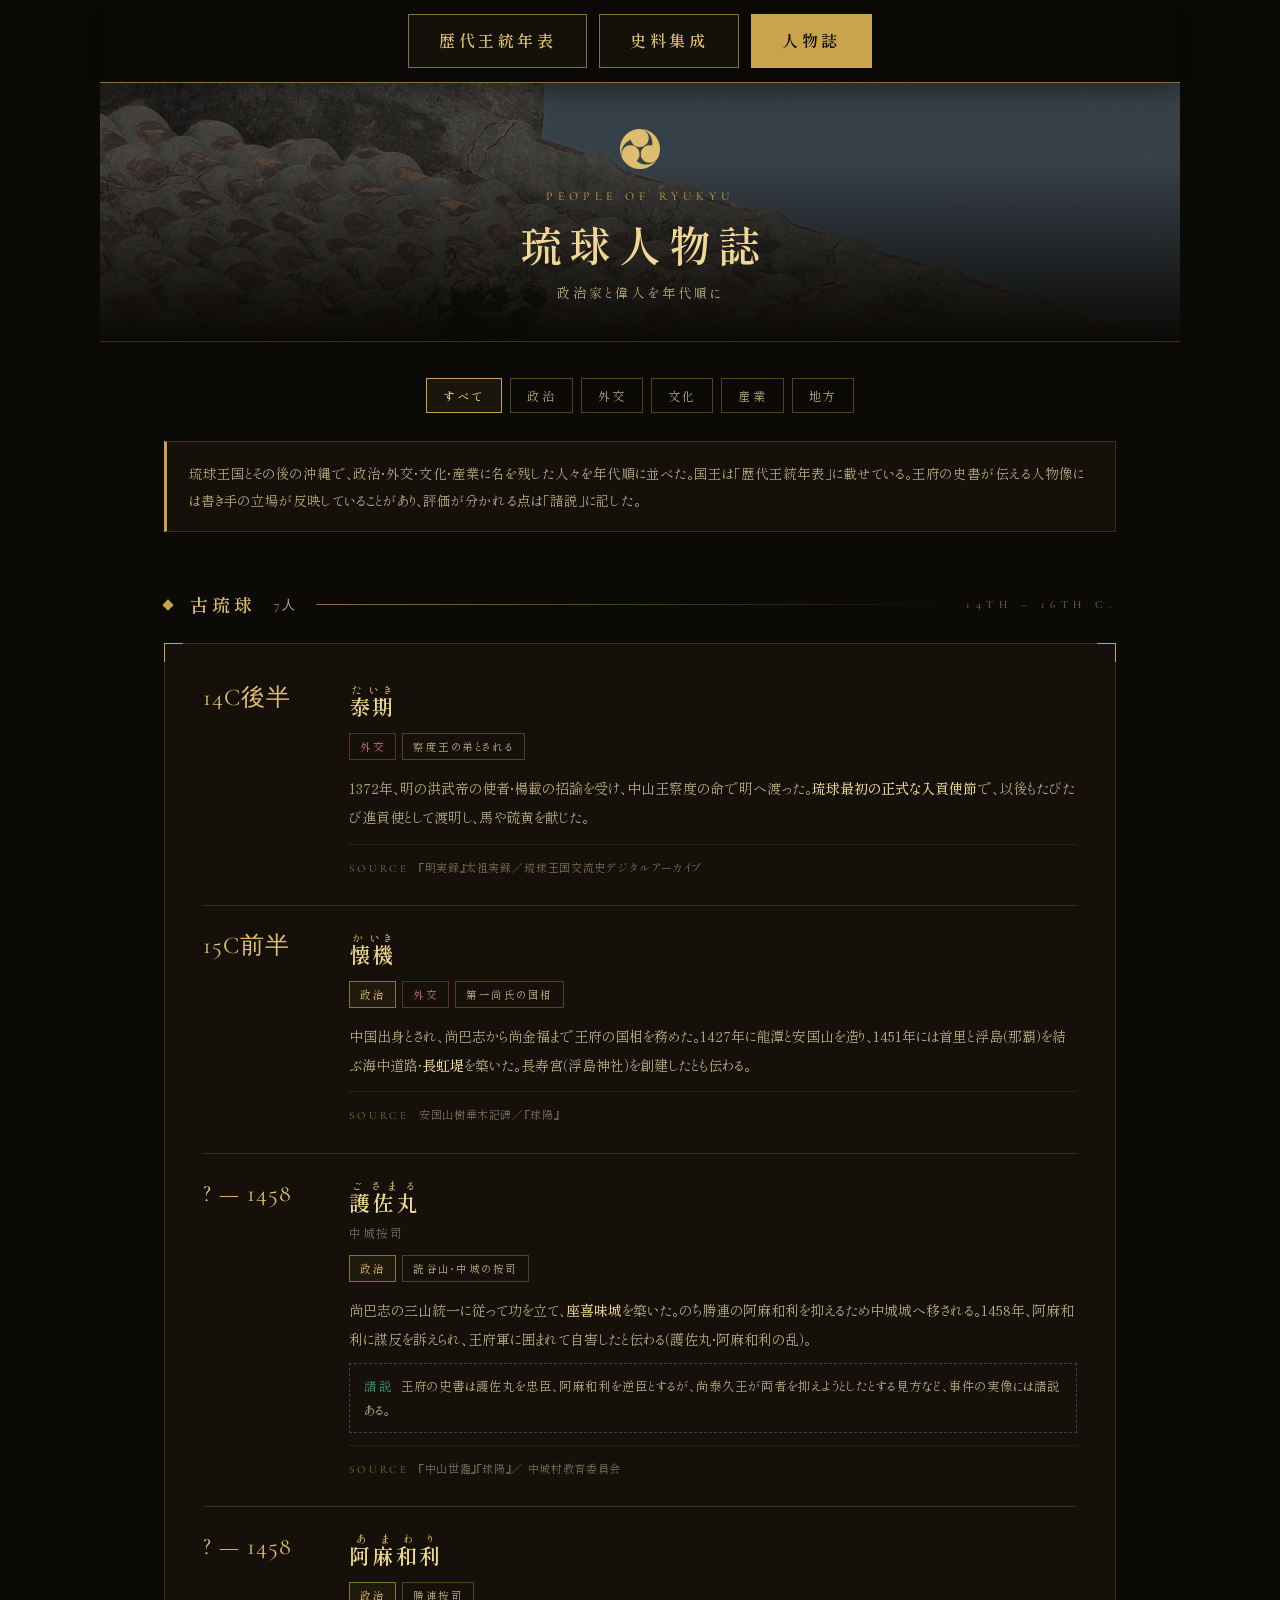
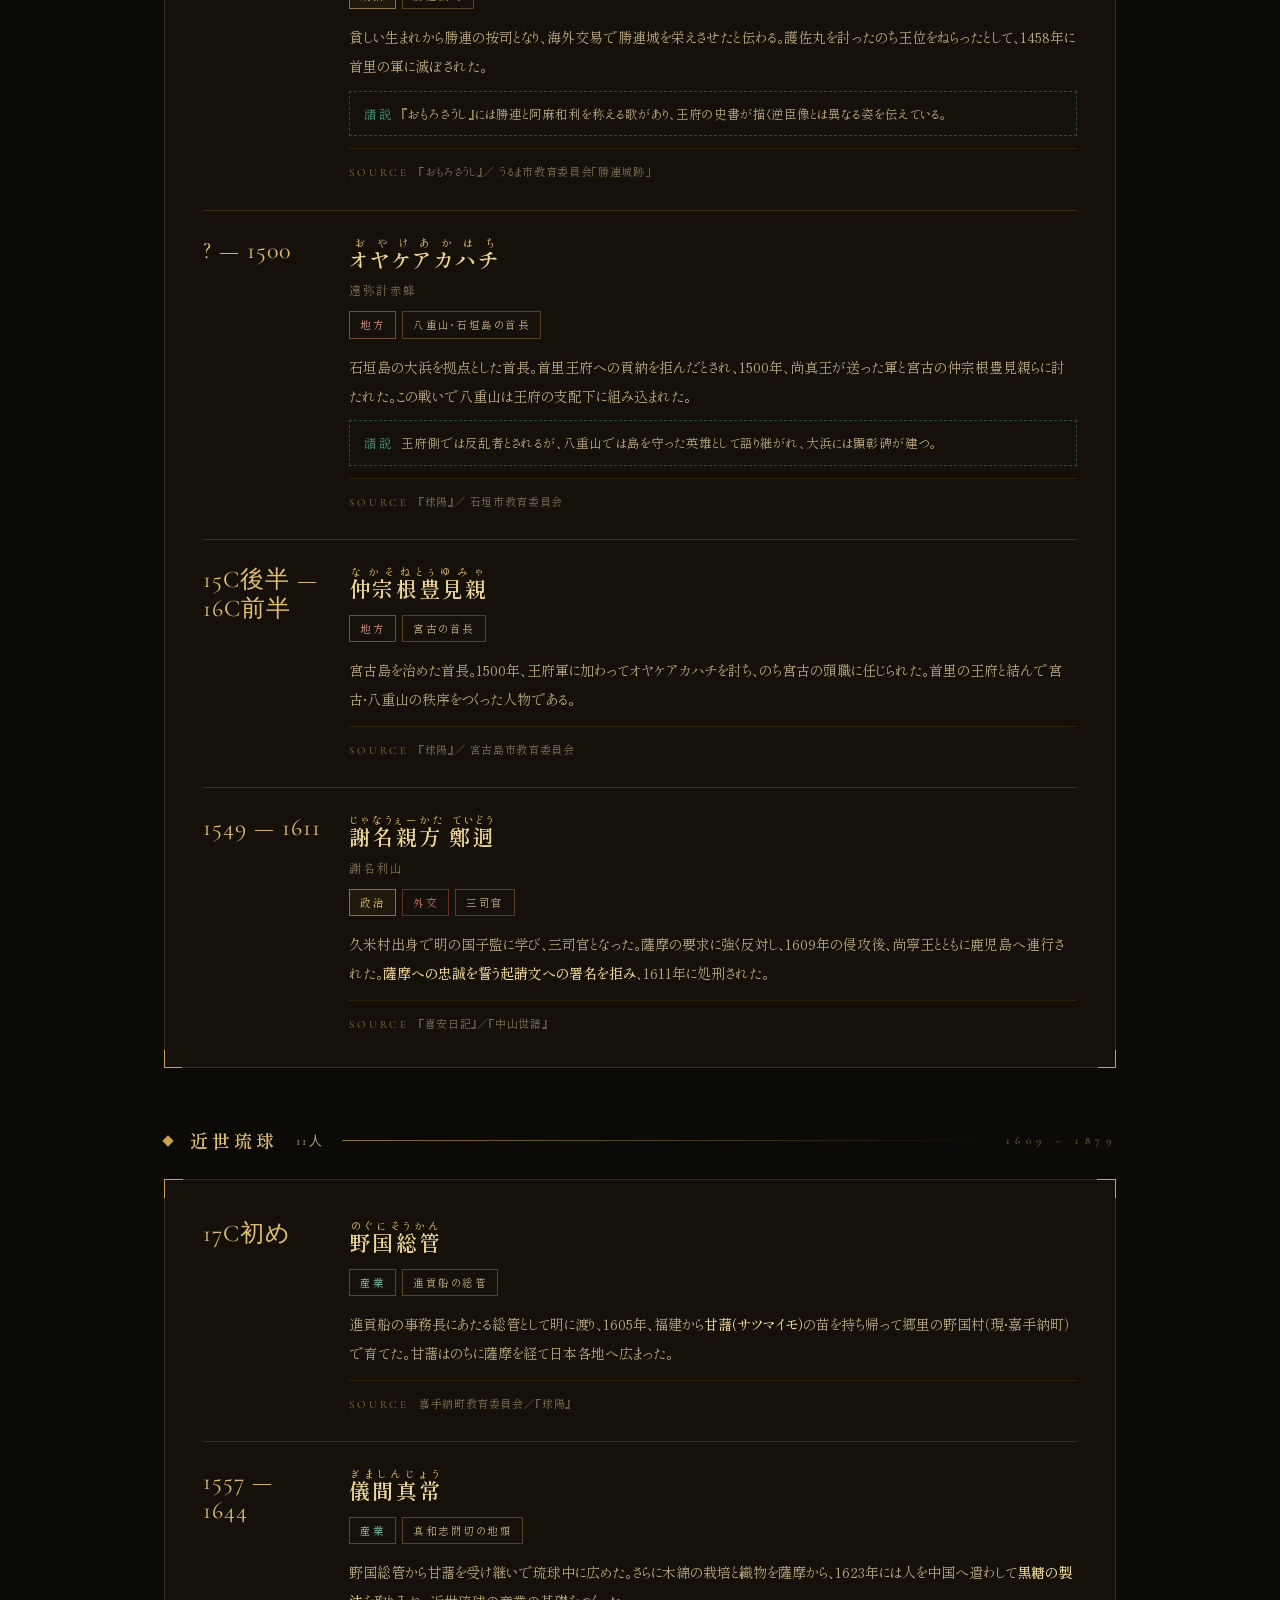
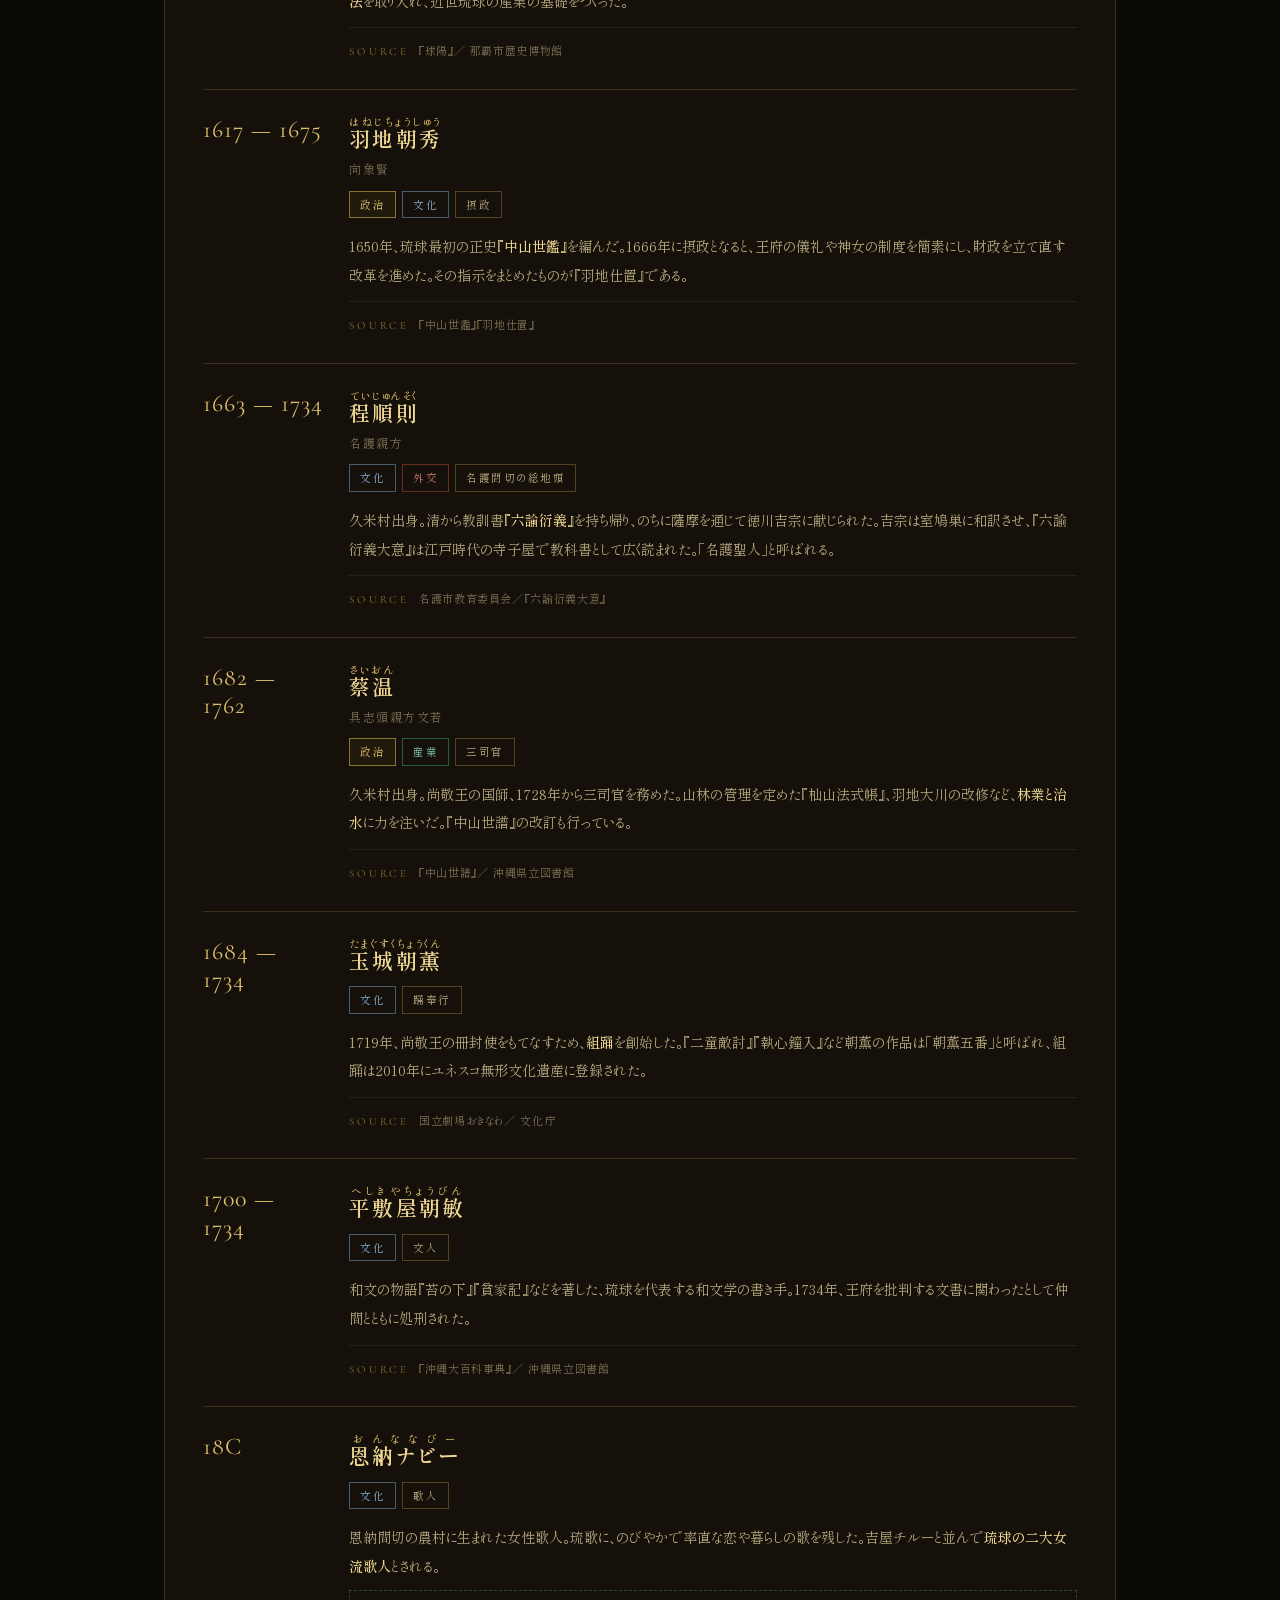
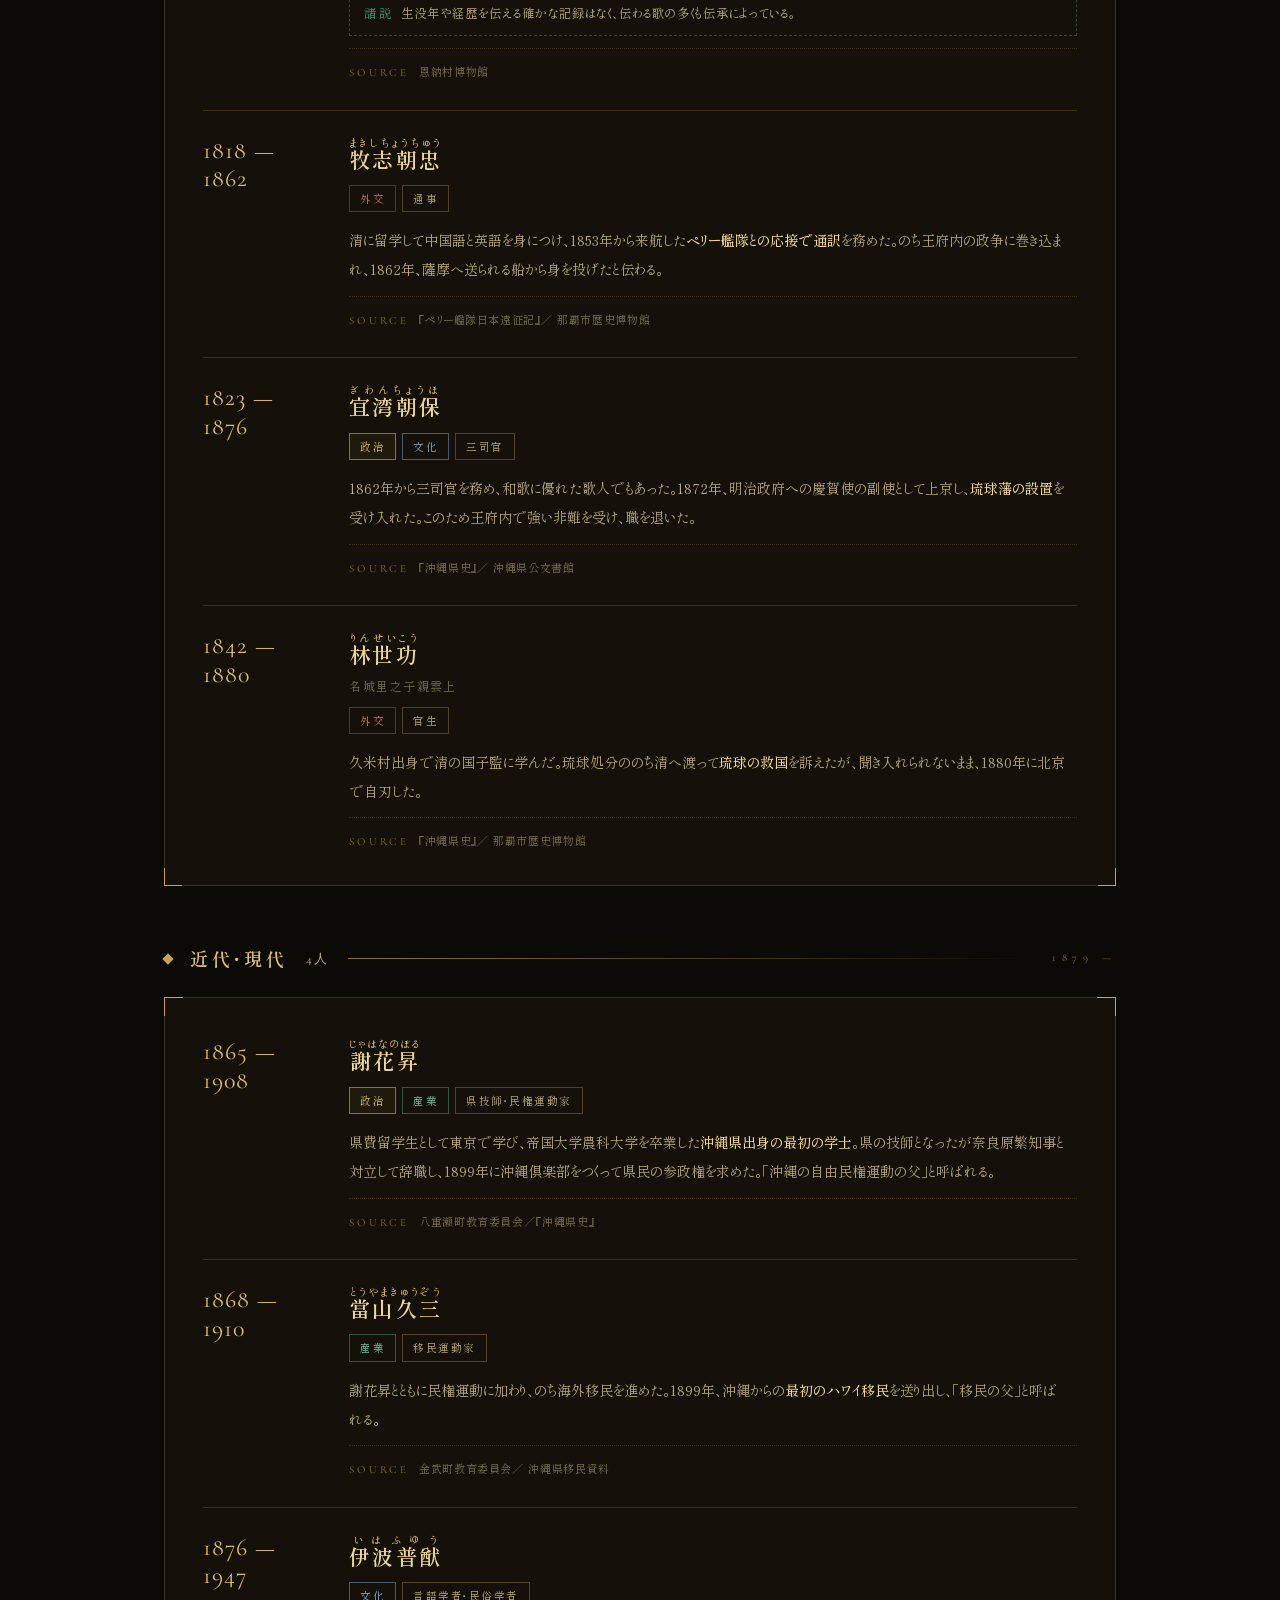
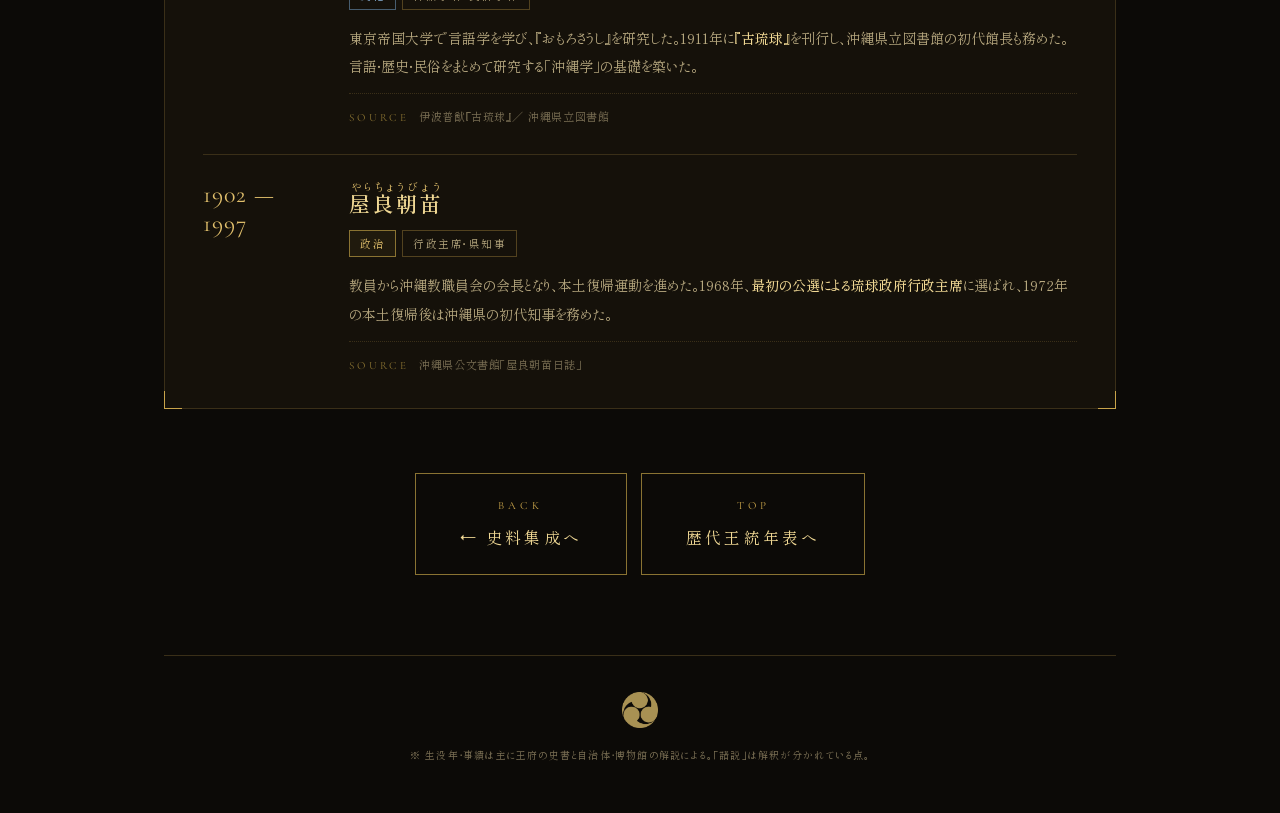
==== 琉球人物誌.html @ 76333202 "Add files via upload" ====
<!DOCTYPE html>
<html lang="ja">
<head>
<meta charset="UTF-8">
<title>琉球人物誌 ── 政治家と偉人</title>
<meta name="viewport" content="width=device-width,initial-scale=1">
<link rel="preconnect" href="https://fonts.googleapis.com">
<link rel="preconnect" href="https://fonts.gstatic.com" crossorigin>
<link href="https://fonts.googleapis.com/css2?family=Cormorant+Garamond:wght@400;500;600&family=Noto+Serif+JP:wght@300;400;500;600;700;900&family=Shippori+Mincho:wght@400;500;600;700;800&display=swap" rel="stylesheet">
<style>
  *{box-sizing:border-box;margin:0;padding:0}
  :root{
    --bg:#0c0a07;
    --bg-2:#15110a;
    --bg-3:#1d1810;
    --line:#3a2f18;
    --line-2:#52421f;
    --gold:#c9a44a;
    --gold-2:#e0bf6c;
    --gold-3:#f0d894;
    --gold-soft:#8a7332;
    --ink:#ece1c4;
    --ink-2:#b8a980;
    --ink-3:#7a6f54;
    --red:#a04030;
    --teal:#3e8870;
    --serif:'Shippori Mincho','Noto Serif JP',serif;
    --serif-en:'Cormorant Garamond',serif;
  }
  html,body{background:var(--bg);color:var(--ink);font-family:var(--serif);font-feature-settings:"palt";-webkit-font-smoothing:antialiased}
  body{font-size:15px;line-height:1.85}

  /* ============ LAYOUT ============ */
  .page{max-width:1080px;margin:0 auto;background:linear-gradient(180deg,#100c08 0%,#0c0a07 220px);}
  .inner{padding:0 clamp(20px,5vw,64px)}

  /* ============ HEADER ============ */
  .masthead{padding:72px 0 64px;text-align:center;position:relative;overflow:hidden}
  .shuri-photo{position:absolute;inset:0;z-index:0;pointer-events:none;
    -webkit-mask-image:linear-gradient(180deg,#000 0%,#000 55%,transparent 96%);
    mask-image:linear-gradient(180deg,#000 0%,#000 55%,transparent 96%);
  }
  .shuri-photo img{
    position:absolute;inset:0;width:100%;height:100%;object-fit:cover;
    opacity:0;filter:saturate(.7) sepia(.1) brightness(1.15);
    transition:opacity 1.6s ease;
  }
  .shuri-photo img.active{opacity:.68}
  .shuri-scrim{position:absolute;inset:0;z-index:1;pointer-events:none;
    background:radial-gradient(ellipse 70% 80% at 50% 45%, rgba(12,10,7,.55), rgba(12,10,7,.15) 60%, transparent);
  }
  .masthead > *:not(.shuri-photo):not(.shuri-scrim){position:relative;z-index:2}
  .crest{display:flex;justify-content:center;margin-bottom:28px}

  /* ---- header animation ---- */
  @media (prefers-reduced-motion: no-preference){
    .shuri-photo img.active{animation:photo-in 2.4s ease both}
    @keyframes photo-in{from{opacity:0}to{opacity:.68}}
    .crest img.mon{animation:mon-spin 90s linear infinite, rise .9s ease both}
    @keyframes mon-spin{to{rotate:-360deg}}
    .masthead .en{animation:rise .8s ease .15s both}
    .masthead h1{animation:rise .9s ease .3s both}
    .masthead .subtitle{animation:rise .9s ease .5s both}
    .masthead .rule{animation:rule-grow 1.2s ease .7s both}
    .masthead .meta{animation:rise .9s ease .9s both}
    @keyframes rise{from{opacity:0;transform:translateY(14px)}to{opacity:1;transform:translateY(0)}}
    @keyframes rule-grow{from{transform:scaleX(0);opacity:0}to{transform:scaleX(1);opacity:1}}
  }
  .crest svg{width:64px;height:64px;display:block}
  .crest img.mon{width:64px;height:64px;display:block;filter:invert(76%) sepia(40%) saturate(440%) hue-rotate(5deg) brightness(95%) contrast(88%);opacity:.95}
  .footer .crest-sm img.mon{width:36px;height:36px;display:block;filter:invert(76%) sepia(40%) saturate(440%) hue-rotate(5deg) brightness(95%) contrast(88%);opacity:.75}
  .masthead .en{font-family:var(--serif-en);font-size:13px;letter-spacing:.42em;color:var(--gold-3);text-transform:uppercase;margin-bottom:18px;text-shadow:0 1px 10px rgba(12,10,7,.9)}
  .masthead h1{font-family:var(--serif);font-weight:600;font-size:clamp(42px,6.2vw,64px);color:var(--gold-3);letter-spacing:.18em;line-height:1.3;text-indent:.18em}
  .masthead .subtitle{margin-top:14px;font-size:13px;letter-spacing:.3em;color:#d6c8a0;text-shadow:0 1px 10px rgba(12,10,7,.9)}
  .masthead .rule{width:280px;height:1px;background:linear-gradient(90deg,transparent,var(--gold),transparent);margin:32px auto 0}
  .masthead .meta{margin-top:18px;font-size:11px;letter-spacing:.18em;color:#a9997a;text-shadow:0 1px 10px rgba(12,10,7,.9)}

  /* ============ ORNAMENTAL DIVIDERS ============ */
  .ornament{display:flex;align-items:center;justify-content:center;gap:14px;margin:64px 0 28px}
  .ornament .line{flex:1;max-width:240px;height:1px;background:linear-gradient(90deg,transparent,var(--gold-soft),var(--gold),var(--gold-soft),transparent)}
  .ornament .mark{display:flex;align-items:center;gap:10px;color:var(--gold-2);font-size:11px;letter-spacing:.4em;text-transform:uppercase;font-family:var(--serif-en)}
  .ornament .diamond{width:6px;height:6px;background:var(--gold);transform:rotate(45deg)}

  /* ============ ERA BANNER ============ */
  .era{margin:56px 0 22px;display:flex;align-items:center;gap:18px}
  .era .nub{width:8px;height:8px;background:var(--gold);transform:rotate(45deg);flex-shrink:0}
  .era .name{font-size:18px;font-weight:600;color:var(--gold-2);letter-spacing:.22em;white-space:nowrap}
  .era .years{font-family:var(--serif-en);font-size:13px;color:var(--ink-2);letter-spacing:.18em;white-space:nowrap}
  .era .line{flex:1;height:1px;background:linear-gradient(90deg,var(--gold-soft),transparent)}
  .era .roman{font-family:var(--serif-en);font-size:11px;letter-spacing:.5em;color:var(--gold-soft);text-transform:uppercase;white-space:nowrap}

  /* ============ DYNASTY CARD ============ */
  .dynasty{margin-bottom:8px;border:1px solid var(--line);background:var(--bg-2);padding:36px clamp(20px,3vw,42px) 32px;position:relative}
  .dynasty::before,.dynasty::after{content:"";position:absolute;width:18px;height:18px;border:1px solid var(--gold);pointer-events:none}
  .dynasty::before{top:-1px;left:-1px;border-right:none;border-bottom:none}
  .dynasty::after{top:-1px;right:-1px;border-left:none;border-bottom:none}
  .dynasty .br-bl,.dynasty .br-br{position:absolute;width:18px;height:18px;border:1px solid var(--gold);pointer-events:none}
  .dynasty .br-bl{bottom:-1px;left:-1px;border-right:none;border-top:none}
  .dynasty .br-br{bottom:-1px;right:-1px;border-left:none;border-top:none}

  .dn-head{display:grid;grid-template-columns:auto 1fr auto;gap:24px;align-items:center;margin-bottom:24px;padding-bottom:22px;border-bottom:1px solid var(--line)}
  .dn-icon{width:56px;height:56px;border:1px solid var(--gold);display:flex;align-items:center;justify-content:center;color:var(--gold-2)}
  .dn-icon svg{width:30px;height:30px}
  .dn-titles .num{font-family:var(--serif-en);font-size:11px;letter-spacing:.35em;color:var(--gold);text-transform:uppercase;margin-bottom:6px}
  .dn-titles h2{font-size:26px;font-weight:600;color:var(--gold-3);letter-spacing:.14em}
  .dn-titles .sub{font-size:12px;color:var(--ink-3);letter-spacing:.12em;margin-top:4px;font-family:var(--serif-en)}
  .dn-stats{display:flex;gap:18px;text-align:right}
  .dn-stats .item{padding-left:18px;border-left:1px solid var(--line)}
  .dn-stats .item:first-child{border-left:none;padding-left:0}
  .dn-stats .k{font-size:10px;letter-spacing:.2em;color:var(--ink-3);text-transform:uppercase;font-family:var(--serif-en);margin-bottom:4px}
  .dn-stats .v{font-size:16px;color:var(--gold-2);font-weight:500}

  .dn-desc{font-size:14px;color:var(--ink-2);line-height:2;padding:0 8px 22px;margin-bottom:22px;border-bottom:1px dashed var(--line);position:relative}
  .dn-desc::before{content:"";position:absolute;left:0;top:0;width:2px;height:100%;background:var(--gold-soft);opacity:.45}

  /* ============ KING TABLE ============ */
  .ktbl{width:100%;border-collapse:collapse}
  .ktbl thead th{
    padding:10px 14px;
    font-size:10px;font-weight:400;letter-spacing:.32em;
    color:var(--gold);text-align:left;text-transform:uppercase;
    font-family:var(--serif-en);
    border-bottom:1px solid var(--gold-soft);
    background:rgba(201,164,74,.05);
  }
  .ktbl thead th.center{text-align:center}
  .ktbl tbody tr{border-bottom:1px solid var(--line)}
  .ktbl tbody tr:last-child{border-bottom:none}
  .ktbl tbody tr:hover{background:rgba(201,164,74,.04)}
  .ktbl tbody td{padding:18px 14px;vertical-align:middle}
  .ktbl .num-cell{text-align:center;width:64px}
  .ktbl .num-cell .seq{display:inline-block;font-family:var(--serif-en);font-size:11px;letter-spacing:.15em;color:var(--gold);padding:4px 9px;border:1px solid var(--gold-soft);min-width:38px}
  .ktbl .num-cell .seq.highlight{background:var(--gold);color:var(--bg);border-color:var(--gold)}
  .ktbl .name-cell{min-width:160px}
  .ktbl .name-cell .name{font-size:22px;font-weight:500;color:var(--ink);letter-spacing:.08em;line-height:1.2}
  .ktbl .name-cell .read{font-size:11px;color:var(--gold-2);letter-spacing:.2em;margin-top:6px;font-family:var(--serif-en)}
  .ktbl .yr-cell{width:140px;font-family:var(--serif-en);font-size:17px;color:var(--ink-2);letter-spacing:.06em;white-space:nowrap}
  .ktbl .note-cell{font-size:13px;color:var(--ink-2);line-height:1.85}
  .ktbl tbody tr.event td{background:rgba(160,64,48,.06)}
  .ktbl .ev-tag{display:inline-block;margin-top:8px;padding:3px 10px;font-size:10px;letter-spacing:.2em;color:var(--red);border:1px solid rgba(160,64,48,.5);background:rgba(160,64,48,.08);font-family:var(--serif-en);text-transform:uppercase}
  .ktbl .ev-tag.teal{color:var(--teal);border-color:rgba(62,136,112,.5);background:rgba(62,136,112,.08)}
  .ktbl .ev-tag.gold{color:var(--gold-2);border-color:var(--gold-soft);background:rgba(201,164,74,.08)}

  /* compact mode (sanzan) */
  .ktbl.compact tbody td{padding:12px 10px}
  .ktbl.compact .name-cell{min-width:0}
  .ktbl.compact .name-cell .name{font-size:17px}
  .ktbl.compact .name-cell .read{font-size:10px;margin-top:4px}
  .ktbl.compact .yr-cell{width:auto;font-size:11px;white-space:normal}
  .ktbl.compact .num-cell .seq{font-size:10px;padding:3px 7px;min-width:32px}

  /* ============ MYTH SECTION ============ */
  .myth{margin:0 0 8px;border:1px solid var(--line);background:var(--bg-2);padding:42px clamp(24px,4vw,52px)}
  .myth .head{display:flex;align-items:center;gap:18px;margin-bottom:28px;padding-bottom:18px;border-bottom:1px solid var(--line)}
  .myth .head .icon{width:48px;height:48px;border:1px solid var(--gold);display:flex;align-items:center;justify-content:center;color:var(--gold-2)}
  .myth .head .icon svg{width:26px;height:26px}
  .myth .head h2{font-size:22px;font-weight:600;color:var(--gold-3);letter-spacing:.16em}
  .myth .head .en{font-family:var(--serif-en);font-size:10px;letter-spacing:.4em;color:var(--gold);text-transform:uppercase;margin-top:4px}
  .myth p{font-size:14.5px;color:var(--ink);line-height:2.15;margin-bottom:18px;text-indent:1em}
  .myth p:last-child{margin-bottom:0}
  .myth .kw{color:var(--gold-3);font-weight:500;border-bottom:1px dotted var(--gold-soft);padding-bottom:1px}
  .myth ruby rt{color:var(--gold-2);font-size:.55em;letter-spacing:.05em}

  /* ============ TRANSITION BANNER ============ */
  .transition{margin:32px 0;border:1px solid var(--line);background:var(--bg-2);position:relative}
  .transition .lbl{display:flex;align-items:center;gap:14px;padding:16px 24px;background:rgba(160,64,48,.08);border-bottom:1px solid var(--line)}
  .transition .lbl .ico{width:30px;height:30px;color:var(--gold-2)}
  .transition .lbl .ico svg{width:100%;height:100%}
  .transition .lbl .num{font-family:var(--serif-en);font-size:11px;letter-spacing:.35em;color:var(--red);text-transform:uppercase}
  .transition .lbl .ttl{font-size:15px;color:var(--ink);letter-spacing:.12em;font-weight:500;flex:1}
  .transition .lbl .yr{font-family:var(--serif-en);font-size:13px;color:var(--gold-2);letter-spacing:.12em}
  .transition .body{padding:24px;font-size:14px;color:var(--ink-2);line-height:2.05}
  .transition .body .red{color:var(--red);font-weight:500}
  .transition .body .teal{color:var(--teal);font-weight:500}
  .transition .body .gold{color:var(--gold-3);font-weight:500}
  .transition .flow{display:flex;align-items:center;gap:14px;padding:16px 24px 4px;flex-wrap:wrap}
  .transition .flow .pill{padding:6px 14px;border:1px solid var(--line-2);color:var(--ink-2);font-size:12px;letter-spacing:.14em}
  .transition .flow .pill.from{color:var(--ink-3)}
  .transition .flow .pill.to{color:var(--gold-2);border-color:var(--gold-soft);background:rgba(201,164,74,.06)}
  .transition .flow .arrow{color:var(--gold);font-family:var(--serif-en);font-size:14px;letter-spacing:.1em}

  /* ============ SANZAN (Three Mountains) ============ */
  .sanzan-note{font-size:13.5px;color:var(--ink-2);background:var(--bg-2);border:1px solid var(--line);border-left:3px solid var(--gold);padding:18px 22px;margin-bottom:24px;line-height:1.95}
  .sanzan-grid{display:grid;grid-template-columns:repeat(3,minmax(0,1fr));gap:14px;margin-bottom:8px}
  @media(max-width:780px){.sanzan-grid{grid-template-columns:1fr}}
  .sblock{border:1px solid var(--line);background:var(--bg-2)}
  .sblock .sh{padding:18px 18px 14px;border-bottom:1px solid var(--line);display:flex;align-items:flex-start;gap:12px}
  .sblock .sh .si{width:28px;height:28px;flex-shrink:0;color:var(--gold-2)}
  .sblock .sh .si svg{width:100%;height:100%}
  .sblock .sh .nm{font-size:16px;color:var(--gold-3);letter-spacing:.16em;font-weight:600}
  .sblock .sh .lc{font-size:10px;letter-spacing:.18em;color:var(--ink-3);margin-top:4px}
  .sblock.hokuz .si{color:#7aa9d4}
  .sblock.chuz  .si{color:var(--gold-2)}
  .sblock.nanz  .si{color:#c98870}

  /* ============ MODERN LIST ============ */
  .modern{padding:14px 8px 0}
  .modern .item{display:grid;grid-template-columns:30px 130px 1fr;gap:18px;align-items:center;padding:18px 0;border-bottom:1px dashed var(--line)}
  .modern .item:last-child{border-bottom:none}
  .modern .dot{width:8px;height:8px;border:1px solid var(--gold);transform:rotate(45deg);margin:0 auto}
  .modern .yr{font-family:var(--serif-en);font-size:15px;color:var(--gold-2);letter-spacing:.1em}
  .modern .lbl{font-size:14px;color:var(--ink);letter-spacing:.06em}

  /* ============ FOOTER ============ */
  .footer{margin:80px 0 0;padding:36px 0 48px;border-top:1px solid var(--line);text-align:center}
  .footer .crest-sm{display:flex;justify-content:center;margin-bottom:18px}
  .footer .crest-sm svg{width:36px;height:36px;opacity:.75}
  .footer .src{font-size:11px;letter-spacing:.18em;color:var(--ink-3);line-height:2}
  .footer .src strong{color:var(--gold-2);font-weight:500}
  .footer .note{font-size:10px;color:var(--ink-3);margin-top:14px;letter-spacing:.12em}

  /* ============ SOURCE NOTE ============ */
  .src-note{margin-top:18px;padding-top:12px;border-top:1px dotted var(--line);font-size:11px;letter-spacing:.06em;color:var(--ink-3);line-height:1.95}
  .src-note b{display:inline-block;color:var(--gold-soft);font-weight:400;letter-spacing:.28em;font-family:var(--serif-en);text-transform:uppercase;margin-right:10px}

  /* ============ UTILITIES ============ */
  ruby rt{color:var(--gold-2);font-size:.55em;letter-spacing:.04em;font-family:var(--serif-en);font-weight:400}
  .ev-row{position:relative}

  /* badge bar (compact summary above table) */
  .badges{display:flex;flex-wrap:wrap;gap:6px;margin-bottom:24px;padding:14px 16px;border:1px dashed var(--line);background:rgba(201,164,74,.03)}
  .badge{padding:6px 11px;border:1px solid var(--line-2);font-size:11px;color:var(--ink-2);letter-spacing:.1em;display:inline-flex;align-items:center;gap:6px}
  .badge .b-n{font-family:var(--serif-en);font-size:9px;color:var(--gold);letter-spacing:.15em}
  .badge.hl{border-color:var(--gold);color:var(--gold-3);background:rgba(201,164,74,.08)}

  /* small chip for residence */
  .residence{display:inline-flex;align-items:center;gap:6px;font-size:11px;color:var(--gold-2);letter-spacing:.16em;padding:5px 10px;border:1px solid var(--gold-soft);background:rgba(201,164,74,.05)}
  .residence svg{width:12px;height:12px}

  @media(max-width:680px){
    .dn-head{grid-template-columns:1fr;text-align:left;gap:14px}
    .dn-stats{justify-content:flex-start}
    .ktbl thead{display:none}
    .ktbl tbody td{display:block;padding:6px 12px;border:none}
    .ktbl tbody tr{padding:14px 4px;display:block}
    .ktbl .num-cell{text-align:left;width:auto}
    .ktbl .name-cell .name{font-size:20px}
    .ktbl .yr-cell{font-size:12px}
    .masthead h1{font-size:30px}
  }
</style>
<style>
a{color:var(--gold-2);text-decoration:none}a:hover{color:var(--gold-3)}
.sitenav{position:sticky;top:0;z-index:30;display:flex;justify-content:center;gap:4px;background:rgba(12,10,7,.92);backdrop-filter:blur(6px);-webkit-backdrop-filter:blur(6px);border-bottom:1px solid var(--line)}
.sitenav a{padding:14px 22px;font-size:13px;letter-spacing:.2em;color:var(--ink-2);border-bottom:2px solid transparent}
.sitenav a:hover{color:var(--gold-3)}.sitenav a.on{color:var(--gold-3);border-bottom-color:var(--gold)}
.sitenav{gap:12px;padding:14px 16px;background:rgba(12,10,7,.95);border-bottom:1px solid var(--gold-soft);box-shadow:0 6px 24px rgba(0,0,0,.45)}
.sitenav a{padding:11px 30px;font-size:16px;font-weight:600;letter-spacing:.22em;color:var(--gold-2);border:1px solid var(--gold-soft);background:rgba(201,164,74,.05);transition:background .2s,color .2s,border-color .2s}
.sitenav a:hover{color:var(--gold-3);border-color:var(--gold);background:rgba(201,164,74,.12)}
.sitenav a.on{color:var(--bg);background:var(--gold);border-color:var(--gold)}
@media(max-width:680px){.sitenav{gap:6px;padding:10px 8px}.sitenav a{padding:9px 12px;font-size:13px;letter-spacing:.08em}}
.band{position:relative;overflow:hidden;padding:46px 0 36px;text-align:center;border-bottom:1px solid var(--line)}
.band .bg{position:absolute;inset:0;width:100%;height:100%;object-fit:cover;object-position:center 35%;opacity:.34;filter:saturate(.6) sepia(.2);-webkit-mask-image:linear-gradient(180deg,#000 30%,transparent);mask-image:linear-gradient(180deg,#000 30%,transparent);pointer-events:none}
.band>*:not(.bg){position:relative}
.band .mon{width:40px;height:40px;display:block;margin:0 auto 16px;filter:invert(76%) sepia(40%) saturate(440%) hue-rotate(5deg) brightness(95%) contrast(88%)}
.band .en{font-family:var(--serif-en);font-size:12px;letter-spacing:.42em;color:var(--gold);text-transform:uppercase;margin-bottom:10px}
.band h1{font-weight:600;font-size:clamp(28px,4.4vw,42px);color:var(--gold-3);letter-spacing:.18em;text-indent:.18em;line-height:1.3}
.band .subtitle{margin-top:10px;font-size:13px;letter-spacing:.24em;color:var(--ink-2)}
.filter{display:flex;flex-wrap:wrap;gap:8px;justify-content:center;margin:36px 0 0}
.filter button{background:none;border:1px solid var(--line-2);color:var(--ink-2);font-family:var(--serif);padding:8px 16px;font-size:12px;letter-spacing:.18em;cursor:pointer}
.filter button:hover{color:var(--gold-3)}.filter button.on{border-color:var(--gold);color:var(--gold-3);background:rgba(201,164,74,.08)}
.doc{display:grid;grid-template-columns:120px minmax(0,1fr);gap:26px;padding:26px 0;border-bottom:1px solid var(--line)}
.doc{scroll-margin-top:70px}.doc:target{background:rgba(201,164,74,.07);box-shadow:-14px 0 0 rgba(201,164,74,.07),14px 0 0 rgba(201,164,74,.07)}.doc:target h3{text-decoration:underline;text-decoration-color:var(--gold);text-underline-offset:6px}.doc:first-of-type{padding-top:4px}.doc:last-child{border-bottom:none;padding-bottom:0}
.doc .y{font-family:var(--serif-en);font-size:24px;line-height:1.2;color:var(--gold-2);letter-spacing:.04em}
.doc .y small{display:block;margin-top:6px;font-family:var(--serif);font-size:11px;color:var(--ink-3);letter-spacing:.1em;line-height:1.6}
.doc h3{font-size:21px;font-weight:600;color:var(--gold-3);letter-spacing:.1em;line-height:1.5}
.doc h3 rt{font-family:var(--serif);font-size:.5em;color:var(--gold-2);letter-spacing:.08em}
.doc .meta{display:flex;flex-wrap:wrap;gap:6px;margin:10px 0 14px}
.tag{font-size:10.5px;padding:3px 10px;border:1px solid var(--line-2);color:var(--ink-2);letter-spacing:.14em}
.tag.r-ryukyu{color:var(--gold-2);border-color:var(--gold-soft);background:rgba(201,164,74,.06)}
.tag.r-yamato{color:#d09a84;border-color:rgba(201,136,112,.5)}
.tag.r-china{color:#d07a6a;border-color:rgba(160,64,48,.6);background:rgba(160,64,48,.08)}
.tag.r-korea{color:#8db6dc;border-color:rgba(122,169,212,.5)}
.tag.r-west{color:#7cc0a8;border-color:rgba(62,136,112,.6)}
.doc p{font-size:14px;color:var(--ink-2);line-height:2.05;text-wrap:pretty}
.doc p+p{margin-top:8px}
.doc .kw{color:var(--gold-3);font-weight:500}
.doc .dissent{margin-top:10px;padding:10px 14px;border:1px dashed rgba(62,136,112,.5);font-size:12.5px;color:var(--ink-2);line-height:1.9}
.doc .dissent b{color:var(--teal);font-weight:500;letter-spacing:.1em;margin-right:8px}
.doc .src-note{margin-top:12px}
.pager{display:flex;justify-content:center;margin:64px 0 0}
.pager a{display:flex;flex-direction:column;align-items:center;gap:6px;padding:22px 44px;border:1px solid var(--gold-soft);color:var(--gold-3);font-size:16px;letter-spacing:.2em}
.pager a small{font-family:var(--serif-en);font-size:11px;letter-spacing:.36em;color:var(--gold);text-transform:uppercase}
.pager a:hover{background:rgba(201,164,74,.06);border-color:var(--gold)}
@media(max-width:680px){.doc{grid-template-columns:1fr;gap:8px}.sitenav a{padding:12px 12px;font-size:12px;letter-spacing:.1em}}
.tag.c-pol{color:var(--gold-2);border-color:var(--gold-soft);background:rgba(201,164,74,.06)}.tag.c-dip{color:#d07a6a;border-color:rgba(160,64,48,.6)}.tag.c-cul{color:#8db6dc;border-color:rgba(122,169,212,.5)}.tag.c-ind{color:#7cc0a8;border-color:rgba(62,136,112,.6)}.tag.c-reg{color:#d09a84;border-color:rgba(201,136,112,.5)}
.doc .alias{font-size:12px;color:var(--ink-3);letter-spacing:.12em;margin-top:4px}
</style>
</head>
<body>
<div class="page">
<nav class="sitenav"><a href="琉球歴代王統年表.html">歴代王統年表</a><a href="琉球史料集成.html">史料集成</a><a href="琉球人物誌.html" class="on">人物誌</a></nav>
<header class="band inner"><img class="bg" src="assets/shuri-photo-3.jpg" alt=""><img class="mon" src="assets/hidari-mitsudomoe.png" alt="左三つ巴"><div class="en">People of Ryukyu</div><h1>琉球人物誌</h1><div class="subtitle">政治家と偉人を年代順に</div></header>
<div class="inner">
<div class="filter" id="filter"><button class="on" data-f="all">すべて</button><button data-f="pol">政治</button><button data-f="dip">外交</button><button data-f="cul">文化</button><button data-f="ind">産業</button><button data-f="reg">地方</button></div>
<div class="sanzan-note" style="margin-top:28px">琉球王国とその後の沖縄で、政治・外交・文化・産業に名を残した人々を年代順に並べた。国王は「歴代王統年表」に載せている。王府の史書が伝える人物像には書き手の立場が反映していることがあり、評価が分かれる点は「諸説」に記した。</div>
<section class="cent" data-screen-label="古琉球"><div class="era"><div class="nub"></div><div class="name">古琉球</div><div class="years">7人</div><div class="line"></div><div class="roman">14th – 16th C.</div></div><article class="dynasty"><span class="br-bl"></span><span class="br-br"></span><div class="doc" id="泰期" data-c="dip"><div class="y">14C後半</div><div><h3><ruby>泰期<rt>たいき</rt></ruby></h3><div class="meta"><span class="tag c-dip">外交</span><span class="tag">察度王の弟とされる</span></div><p>1372年、明の洪武帝の使者・楊載の招諭を受け、中山王察度の命で明へ渡った。<span class="kw">琉球最初の正式な入貢使節</span>で、以後もたびたび進貢使として渡明し、馬や硫黄を献じた。</p><div class="src-note"><b>Source</b>『明実録』太祖実録／琉球王国交流史デジタルアーカイブ</div></div></div><div class="doc" id="懐機" data-c="pol dip"><div class="y">15C前半</div><div><h3><ruby>懐機<rt>かいき</rt></ruby></h3><div class="meta"><span class="tag c-pol">政治</span><span class="tag c-dip">外交</span><span class="tag">第一尚氏の国相</span></div><p>中国出身とされ、尚巴志から尚金福まで王府の国相を務めた。1427年に龍潭と安国山を造り、1451年には首里と浮島（那覇）を結ぶ海中道路・<span class="kw">長虹堤</span>を築いた。長寿宮（浮島神社）を創建したとも伝わる。</p><div class="src-note"><b>Source</b>安国山樹華木記碑／『球陽』</div></div></div><div class="doc" id="護佐丸" data-c="pol"><div class="y">? — 1458</div><div><h3><ruby>護佐丸<rt>ごさまる</rt></ruby></h3><div class="alias">中城按司</div><div class="meta"><span class="tag c-pol">政治</span><span class="tag">読谷山・中城の按司</span></div><p>尚巴志の三山統一に従って功を立て、<span class="kw">座喜味城</span>を築いた。のち勝連の阿麻和利を抑えるため中城城へ移される。1458年、阿麻和利に謀反を訴えられ、王府軍に囲まれて自害したと伝わる（護佐丸・阿麻和利の乱）。</p><div class="dissent"><b>諸説</b>王府の史書は護佐丸を忠臣、阿麻和利を逆臣とするが、尚泰久王が両者を抑えようとしたとする見方など、事件の実像には諸説ある。</div><div class="src-note"><b>Source</b>『中山世鑑』『球陽』／ 中城村教育委員会</div></div></div><div class="doc" id="阿麻和利" data-c="pol"><div class="y">? — 1458</div><div><h3><ruby>阿麻和利<rt>あまわり</rt></ruby></h3><div class="meta"><span class="tag c-pol">政治</span><span class="tag">勝連按司</span></div><p>貧しい生まれから勝連の按司となり、海外交易で勝連城を栄えさせたと伝わる。護佐丸を討ったのち王位をねらったとして、1458年に首里の軍に滅ぼされた。</p><div class="dissent"><b>諸説</b>『おもろさうし』には勝連と阿麻和利を称える歌があり、王府の史書が描く逆臣像とは異なる姿を伝えている。</div><div class="src-note"><b>Source</b>『おもろさうし』／ うるま市教育委員会「勝連城跡」</div></div></div><div class="doc" id="オヤケアカハチ" data-c="reg"><div class="y">? — 1500</div><div><h3><ruby>オヤケアカハチ<rt>おやけあかはち</rt></ruby></h3><div class="alias">遠弥計赤蜂</div><div class="meta"><span class="tag c-reg">地方</span><span class="tag">八重山・石垣島の首長</span></div><p>石垣島の大浜を拠点とした首長。首里王府への貢納を拒んだとされ、1500年、尚真王が送った軍と宮古の仲宗根豊見親らに討たれた。この戦いで八重山は王府の支配下に組み込まれた。</p><div class="dissent"><b>諸説</b>王府側では反乱者とされるが、八重山では島を守った英雄として語り継がれ、大浜には顕彰碑が建つ。</div><div class="src-note"><b>Source</b>『球陽』／ 石垣市教育委員会</div></div></div><div class="doc" id="仲宗根豊見親" data-c="reg"><div class="y">15C後半 — 16C前半</div><div><h3><ruby>仲宗根豊見親<rt>なかそねとぅゆみゃ</rt></ruby></h3><div class="meta"><span class="tag c-reg">地方</span><span class="tag">宮古の首長</span></div><p>宮古島を治めた首長。1500年、王府軍に加わってオヤケアカハチを討ち、のち宮古の頭職に任じられた。首里の王府と結んで宮古・八重山の秩序をつくった人物である。</p><div class="src-note"><b>Source</b>『球陽』／ 宮古島市教育委員会</div></div></div><div class="doc" id="謝名親方_鄭迵" data-c="pol dip"><div class="y">1549 — 1611</div><div><h3><ruby>謝名親方 鄭迵<rt>じゃなうぇーかた ていどう</rt></ruby></h3><div class="alias">謝名利山</div><div class="meta"><span class="tag c-pol">政治</span><span class="tag c-dip">外交</span><span class="tag">三司官</span></div><p>久米村出身で明の国子監に学び、三司官となった。薩摩の要求に強く反対し、1609年の侵攻後、尚寧王とともに鹿児島へ連行された。<span class="kw">薩摩への忠誠を誓う起請文への署名を拒み</span>、1611年に処刑された。</p><div class="src-note"><b>Source</b>『喜安日記』／『中山世譜』</div></div></div></article></section><section class="cent" data-screen-label="近世琉球"><div class="era"><div class="nub"></div><div class="name">近世琉球</div><div class="years">11人</div><div class="line"></div><div class="roman">1609 – 1879</div></div><article class="dynasty"><span class="br-bl"></span><span class="br-br"></span><div class="doc" id="野国総管" data-c="ind"><div class="y">17C初め</div><div><h3><ruby>野国総管<rt>のぐにそうかん</rt></ruby></h3><div class="meta"><span class="tag c-ind">産業</span><span class="tag">進貢船の総管</span></div><p>進貢船の事務長にあたる総管として明に渡り、1605年、福建から<span class="kw">甘藷（サツマイモ）</span>の苗を持ち帰って郷里の野国村（現・嘉手納町）で育てた。甘藷はのちに薩摩を経て日本各地へ広まった。</p><div class="src-note"><b>Source</b>嘉手納町教育委員会／『球陽』</div></div></div><div class="doc" id="儀間真常" data-c="ind"><div class="y">1557 — 1644</div><div><h3><ruby>儀間真常<rt>ぎましんじょう</rt></ruby></h3><div class="meta"><span class="tag c-ind">産業</span><span class="tag">真和志間切の地頭</span></div><p>野国総管から甘藷を受け継いで琉球中に広めた。さらに木綿の栽培と織物を薩摩から、1623年には人を中国へ遣わして<span class="kw">黒糖の製法</span>を取り入れ、近世琉球の産業の基礎をつくった。</p><div class="src-note"><b>Source</b>『球陽』／ 那覇市歴史博物館</div></div></div><div class="doc" id="羽地朝秀" data-c="pol cul"><div class="y">1617 — 1675</div><div><h3><ruby>羽地朝秀<rt>はねじちょうしゅう</rt></ruby></h3><div class="alias">向象賢</div><div class="meta"><span class="tag c-pol">政治</span><span class="tag c-cul">文化</span><span class="tag">摂政</span></div><p>1650年、琉球最初の正史<span class="kw">『中山世鑑』</span>を編んだ。1666年に摂政となると、王府の儀礼や神女の制度を簡素にし、財政を立て直す改革を進めた。その指示をまとめたものが『羽地仕置』である。</p><div class="src-note"><b>Source</b>『中山世鑑』『羽地仕置』</div></div></div><div class="doc" id="程順則" data-c="cul dip"><div class="y">1663 — 1734</div><div><h3><ruby>程順則<rt>ていじゅんそく</rt></ruby></h3><div class="alias">名護親方</div><div class="meta"><span class="tag c-cul">文化</span><span class="tag c-dip">外交</span><span class="tag">名護間切の総地頭</span></div><p>久米村出身。清から教訓書<span class="kw">『六諭衍義』</span>を持ち帰り、のちに薩摩を通じて徳川吉宗に献じられた。吉宗は室鳩巣に和訳させ、『六諭衍義大意』は江戸時代の寺子屋で教科書として広く読まれた。「名護聖人」と呼ばれる。</p><div class="src-note"><b>Source</b>名護市教育委員会／『六諭衍義大意』</div></div></div><div class="doc" id="蔡温" data-c="pol ind"><div class="y">1682 — 1762</div><div><h3><ruby>蔡温<rt>さいおん</rt></ruby></h3><div class="alias">具志頭親方文若</div><div class="meta"><span class="tag c-pol">政治</span><span class="tag c-ind">産業</span><span class="tag">三司官</span></div><p>久米村出身。尚敬王の国師、1728年から三司官を務めた。山林の管理を定めた『杣山法式帳』、羽地大川の改修など、<span class="kw">林業と治水</span>に力を注いだ。『中山世譜』の改訂も行っている。</p><div class="src-note"><b>Source</b>『中山世譜』／ 沖縄県立図書館</div></div></div><div class="doc" id="玉城朝薫" data-c="cul"><div class="y">1684 — 1734</div><div><h3><ruby>玉城朝薫<rt>たまぐすくちょうくん</rt></ruby></h3><div class="meta"><span class="tag c-cul">文化</span><span class="tag">踊奉行</span></div><p>1719年、尚敬王の冊封使をもてなすため、<span class="kw">組踊</span>を創始した。『二童敵討』『執心鐘入』など朝薫の作品は「朝薫五番」と呼ばれ、組踊は2010年にユネスコ無形文化遺産に登録された。</p><div class="src-note"><b>Source</b>国立劇場おきなわ／ 文化庁</div></div></div><div class="doc" id="平敷屋朝敏" data-c="cul"><div class="y">1700 — 1734</div><div><h3><ruby>平敷屋朝敏<rt>へしきやちょうびん</rt></ruby></h3><div class="meta"><span class="tag c-cul">文化</span><span class="tag">文人</span></div><p>和文の物語『苔の下』『貧家記』などを著した、琉球を代表する和文学の書き手。1734年、王府を批判する文書に関わったとして仲間とともに処刑された。</p><div class="src-note"><b>Source</b>『沖縄大百科事典』／ 沖縄県立図書館</div></div></div><div class="doc" id="恩納ナビー" data-c="cul"><div class="y">18C</div><div><h3><ruby>恩納ナビー<rt>おんななびー</rt></ruby></h3><div class="meta"><span class="tag c-cul">文化</span><span class="tag">歌人</span></div><p>恩納間切の農村に生まれた女性歌人。琉歌に、のびやかで率直な恋や暮らしの歌を残した。吉屋チルーと並んで<span class="kw">琉球の二大女流歌人</span>とされる。</p><div class="dissent"><b>諸説</b>生没年や経歴を伝える確かな記録はなく、伝わる歌の多くも伝承によっている。</div><div class="src-note"><b>Source</b>恩納村博物館</div></div></div><div class="doc" id="牧志朝忠" data-c="dip"><div class="y">1818 — 1862</div><div><h3><ruby>牧志朝忠<rt>まきしちょうちゅう</rt></ruby></h3><div class="meta"><span class="tag c-dip">外交</span><span class="tag">通事</span></div><p>清に留学して中国語と英語を身につけ、1853年から来航した<span class="kw">ペリー艦隊との応接で通訳</span>を務めた。のち王府内の政争に巻き込まれ、1862年、薩摩へ送られる船から身を投げたと伝わる。</p><div class="src-note"><b>Source</b>『ペリー艦隊日本遠征記』／ 那覇市歴史博物館</div></div></div><div class="doc" id="宜湾朝保" data-c="pol cul"><div class="y">1823 — 1876</div><div><h3><ruby>宜湾朝保<rt>ぎわんちょうほ</rt></ruby></h3><div class="meta"><span class="tag c-pol">政治</span><span class="tag c-cul">文化</span><span class="tag">三司官</span></div><p>1862年から三司官を務め、和歌に優れた歌人でもあった。1872年、明治政府への慶賀使の副使として上京し、<span class="kw">琉球藩の設置</span>を受け入れた。このため王府内で強い非難を受け、職を退いた。</p><div class="src-note"><b>Source</b>『沖縄県史』／ 沖縄県公文書館</div></div></div><div class="doc" id="林世功" data-c="dip"><div class="y">1842 — 1880</div><div><h3><ruby>林世功<rt>りんせいこう</rt></ruby></h3><div class="alias">名城里之子親雲上</div><div class="meta"><span class="tag c-dip">外交</span><span class="tag">官生</span></div><p>久米村出身で清の国子監に学んだ。琉球処分ののち清へ渡って<span class="kw">琉球の救国</span>を訴えたが、聞き入れられないまま、1880年に北京で自刃した。</p><div class="src-note"><b>Source</b>『沖縄県史』／ 那覇市歴史博物館</div></div></div></article></section><section class="cent" data-screen-label="近代・現代"><div class="era"><div class="nub"></div><div class="name">近代・現代</div><div class="years">4人</div><div class="line"></div><div class="roman">1879 —</div></div><article class="dynasty"><span class="br-bl"></span><span class="br-br"></span><div class="doc" id="謝花昇" data-c="pol ind"><div class="y">1865 — 1908</div><div><h3><ruby>謝花昇<rt>じゃはなのぼる</rt></ruby></h3><div class="meta"><span class="tag c-pol">政治</span><span class="tag c-ind">産業</span><span class="tag">県技師・民権運動家</span></div><p>県費留学生として東京で学び、帝国大学農科大学を卒業した<span class="kw">沖縄県出身の最初の学士</span>。県の技師となったが奈良原繁知事と対立して辞職し、1899年に沖縄倶楽部をつくって県民の参政権を求めた。「沖縄の自由民権運動の父」と呼ばれる。</p><div class="src-note"><b>Source</b>八重瀬町教育委員会／『沖縄県史』</div></div></div><div class="doc" id="當山久三" data-c="ind"><div class="y">1868 — 1910</div><div><h3><ruby>當山久三<rt>とうやまきゅうぞう</rt></ruby></h3><div class="meta"><span class="tag c-ind">産業</span><span class="tag">移民運動家</span></div><p>謝花昇とともに民権運動に加わり、のち海外移民を進めた。1899年、沖縄からの<span class="kw">最初のハワイ移民</span>を送り出し、「移民の父」と呼ばれる。</p><div class="src-note"><b>Source</b>金武町教育委員会／ 沖縄県移民資料</div></div></div><div class="doc" id="伊波普猷" data-c="cul"><div class="y">1876 — 1947</div><div><h3><ruby>伊波普猷<rt>いはふゆう</rt></ruby></h3><div class="meta"><span class="tag c-cul">文化</span><span class="tag">言語学者・民俗学者</span></div><p>東京帝国大学で言語学を学び、『おもろさうし』を研究した。1911年に<span class="kw">『古琉球』</span>を刊行し、沖縄県立図書館の初代館長も務めた。言語・歴史・民俗をまとめて研究する「沖縄学」の基礎を築いた。</p><div class="src-note"><b>Source</b>伊波普猷『古琉球』／ 沖縄県立図書館</div></div></div><div class="doc" id="屋良朝苗" data-c="pol"><div class="y">1902 — 1997</div><div><h3><ruby>屋良朝苗<rt>やらちょうびょう</rt></ruby></h3><div class="meta"><span class="tag c-pol">政治</span><span class="tag">行政主席・県知事</span></div><p>教員から沖縄教職員会の会長となり、本土復帰運動を進めた。1968年、<span class="kw">最初の公選による琉球政府行政主席</span>に選ばれ、1972年の本土復帰後は沖縄県の初代知事を務めた。</p><div class="src-note"><b>Source</b>沖縄県公文書館「屋良朝苗日誌」</div></div></div></article></section>
<div class="pager" style="gap:14px;flex-wrap:wrap"><a href="琉球史料集成.html"><small>Back</small>← 史料集成へ</a><a href="琉球歴代王統年表.html"><small>Top</small>歴代王統年表へ</a></div>
<footer class="footer"><div class="crest-sm"><img class="mon" src="assets/hidari-mitsudomoe.png" alt="左三つ巴"></div><div class="note">※ 生没年・事績は主に王府の史書と自治体・博物館の解説による。「諸説」は解釈が分かれている点。</div></footer>
</div>
</div>
<script>
(function(){var bs=document.querySelectorAll('#filter button');bs.forEach(function(b){b.addEventListener('click',function(){bs.forEach(function(x){x.classList.toggle('on',x===b)});var f=b.dataset.f;document.querySelectorAll('.cent').forEach(function(s){var n=0;s.querySelectorAll('.doc').forEach(function(d){var show=f==='all'||d.dataset.c.split(' ').indexOf(f)>-1;d.style.display=show?'':'none';if(show)n++});s.style.display=n?'':'none';s.querySelector('.years').textContent=n+'人'})})})})();
</script>
</body>
</html>
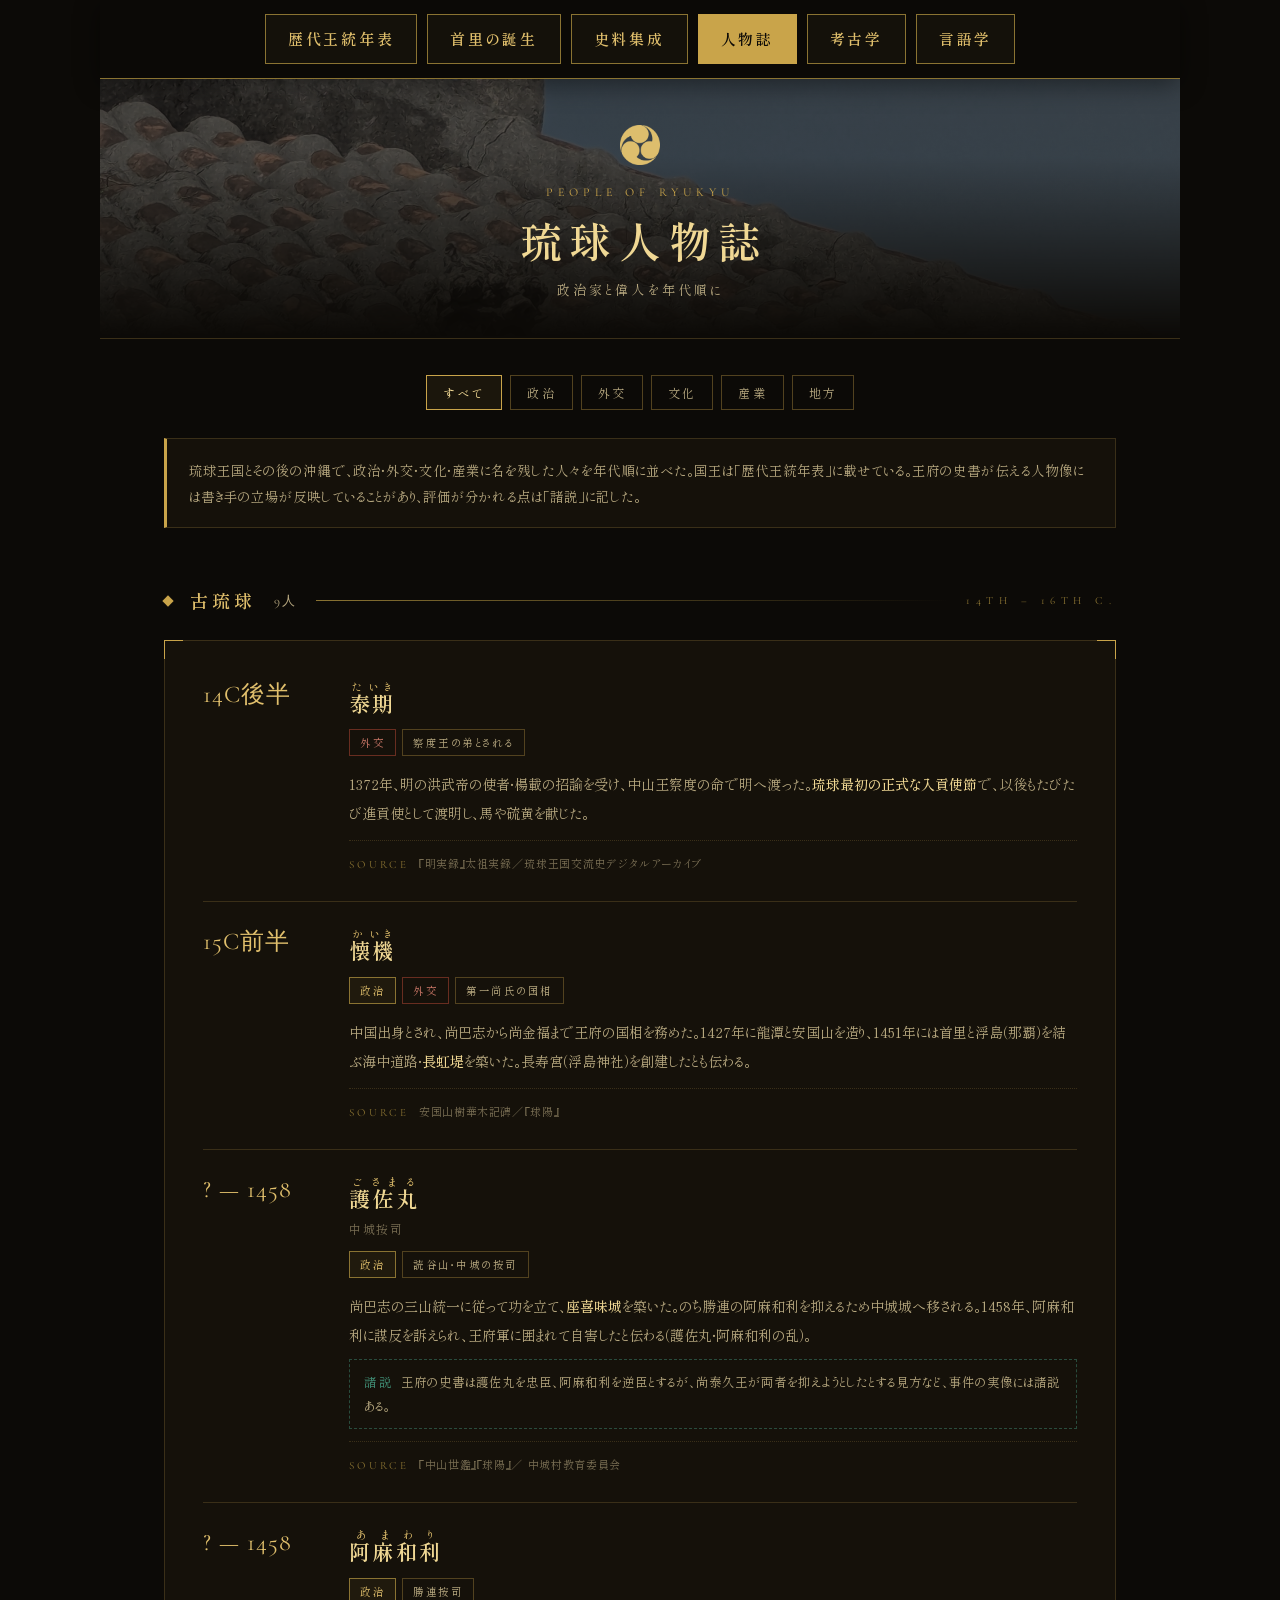
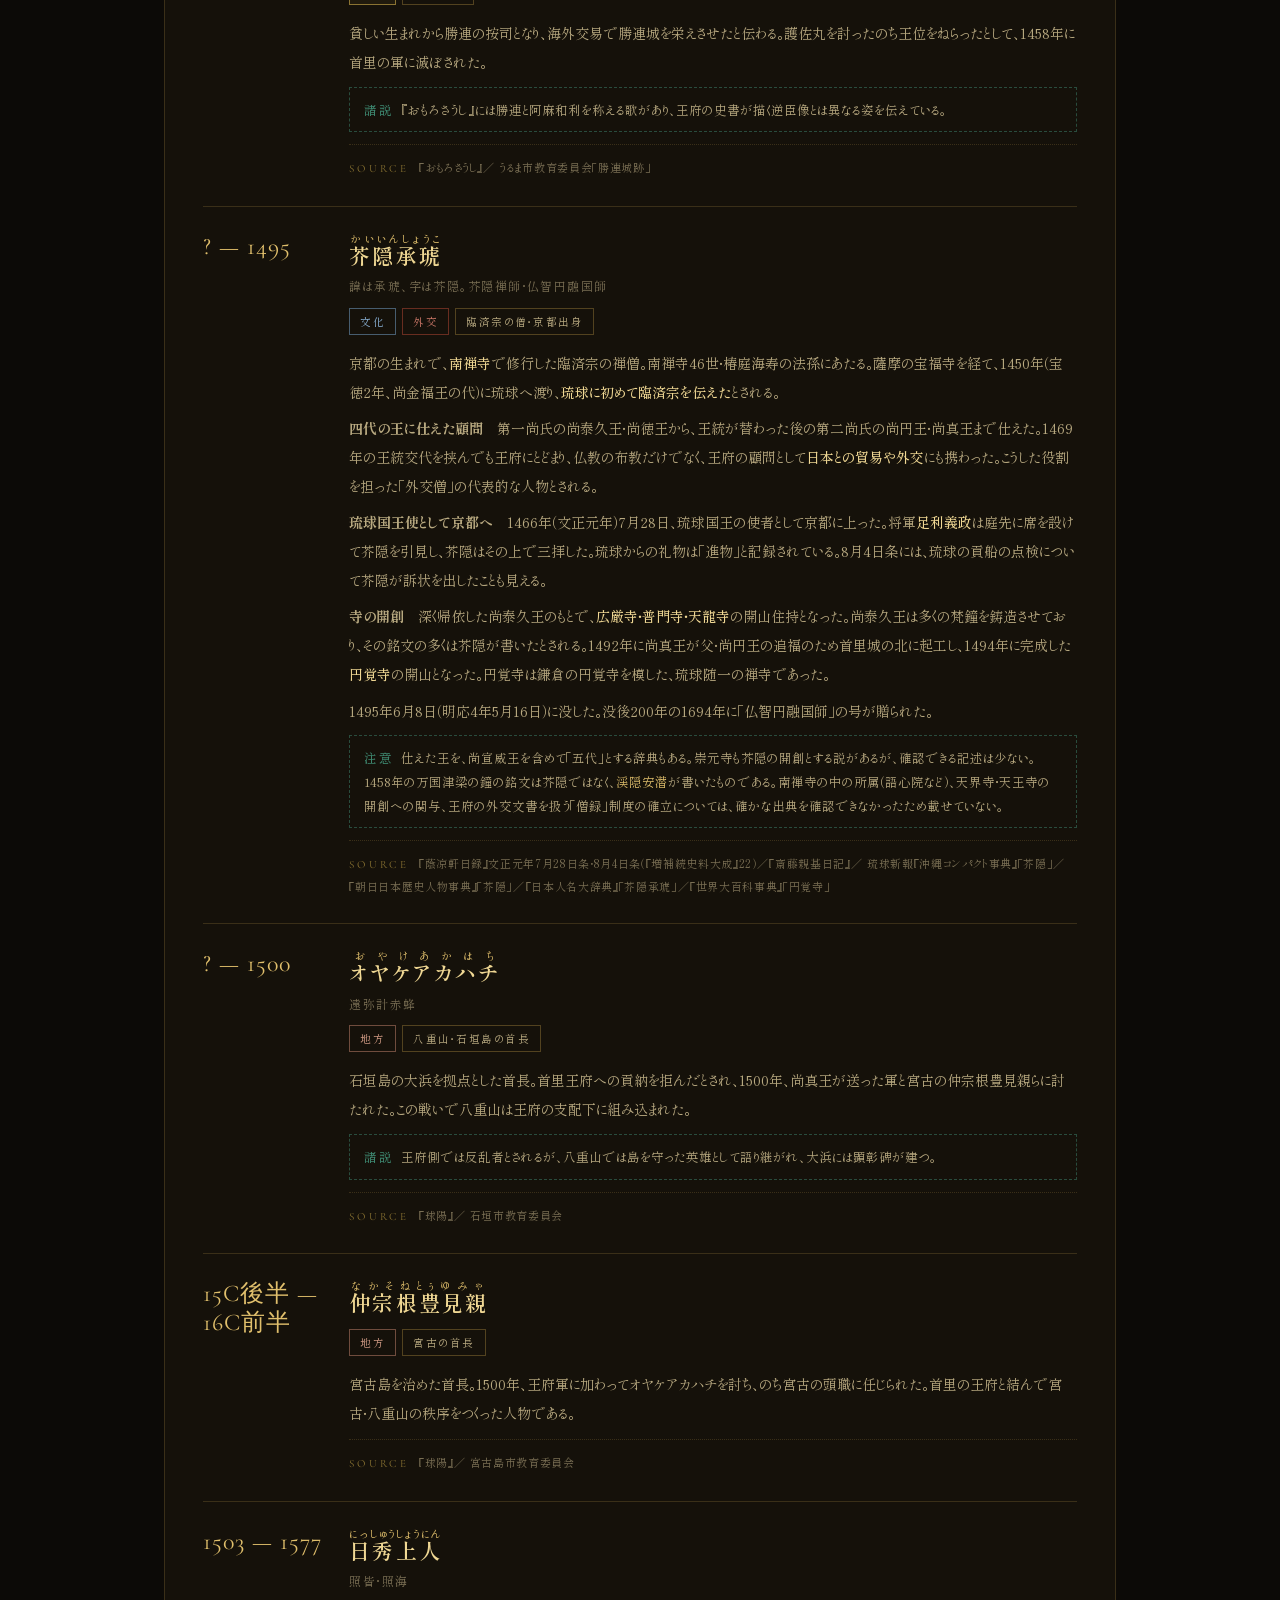
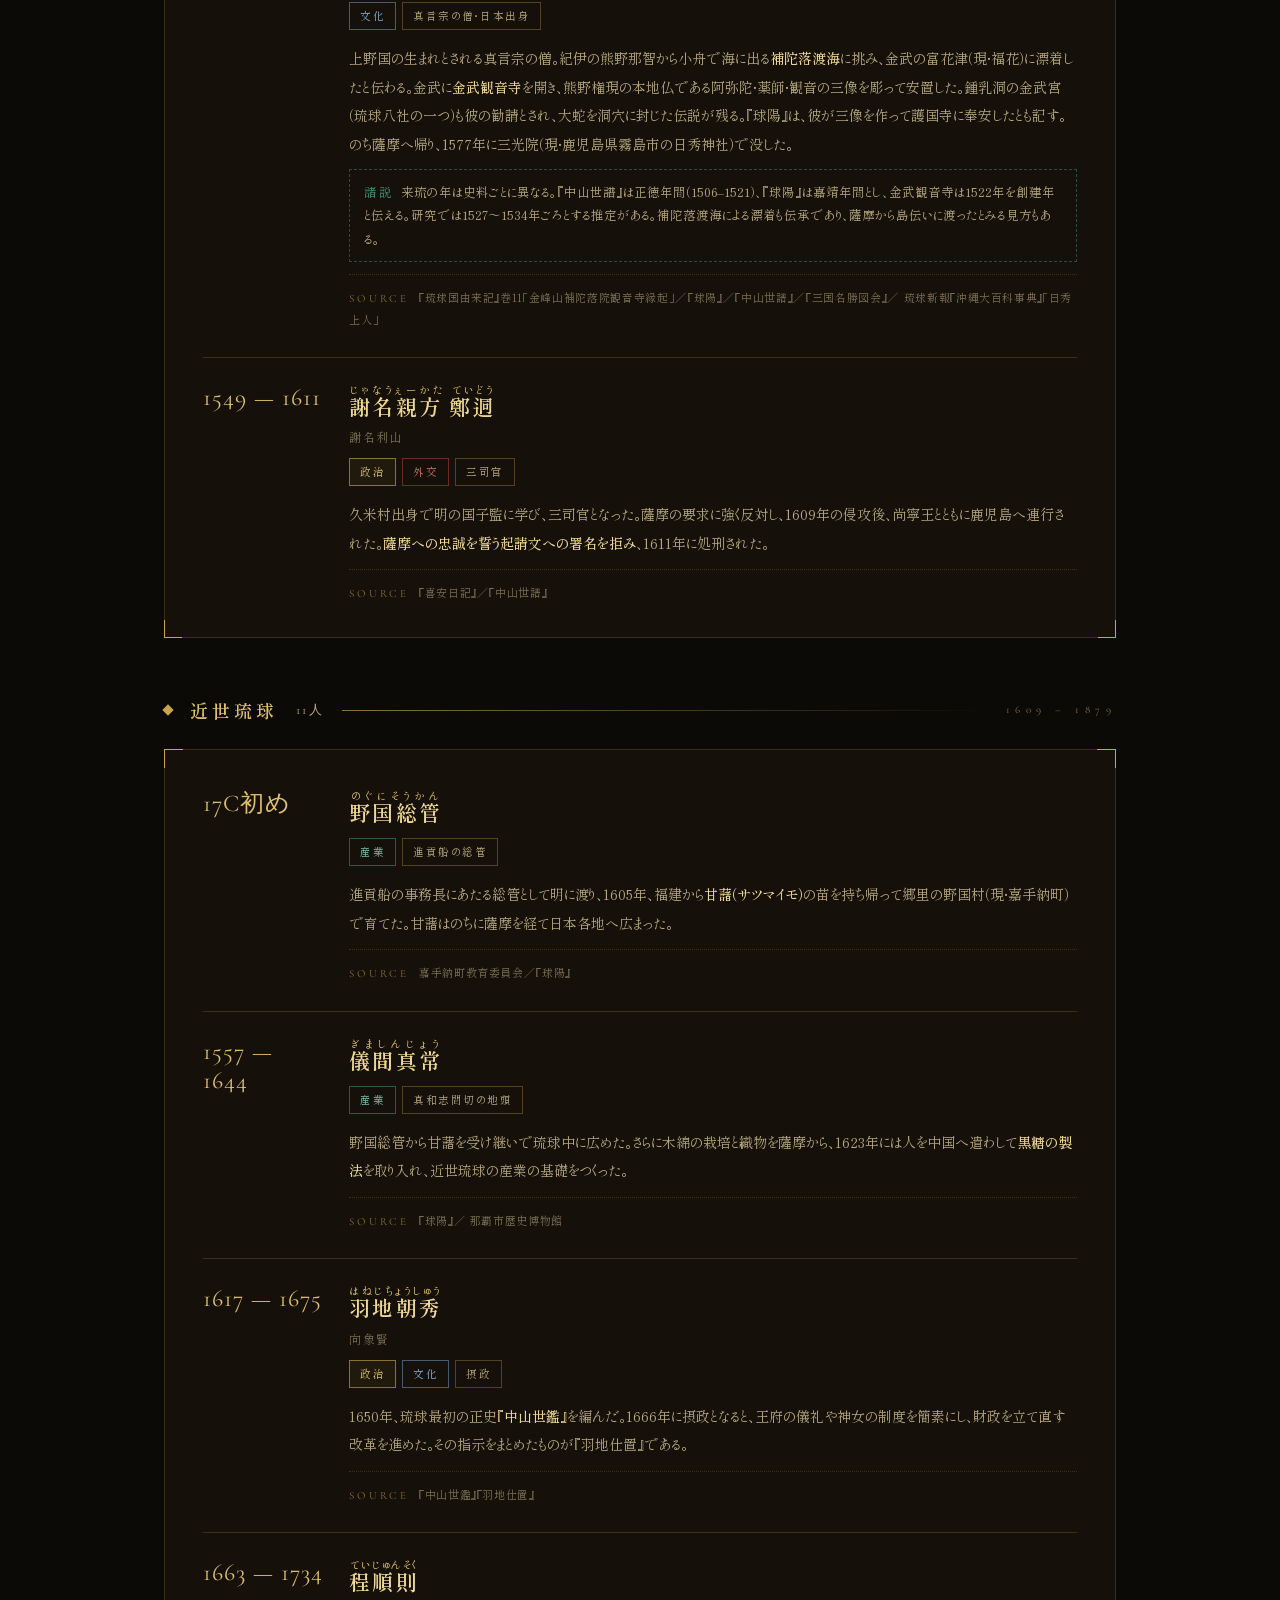
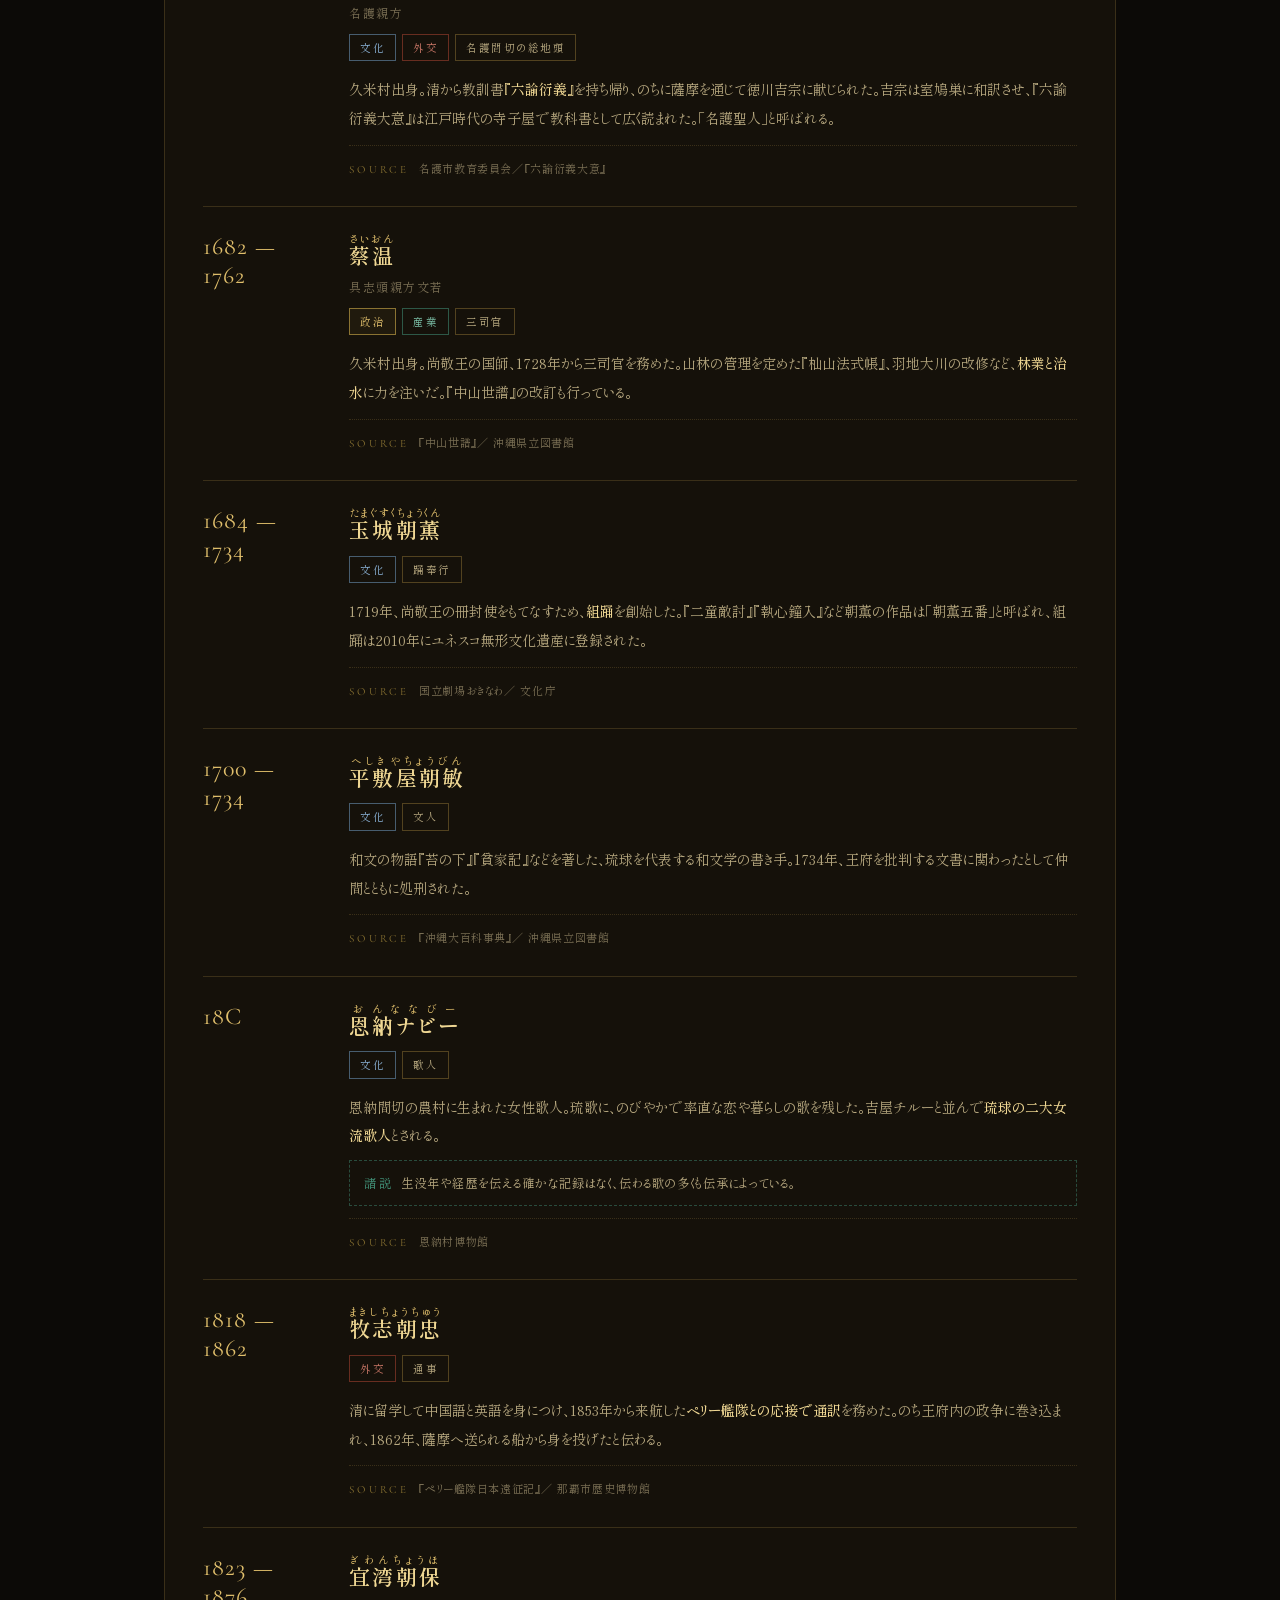
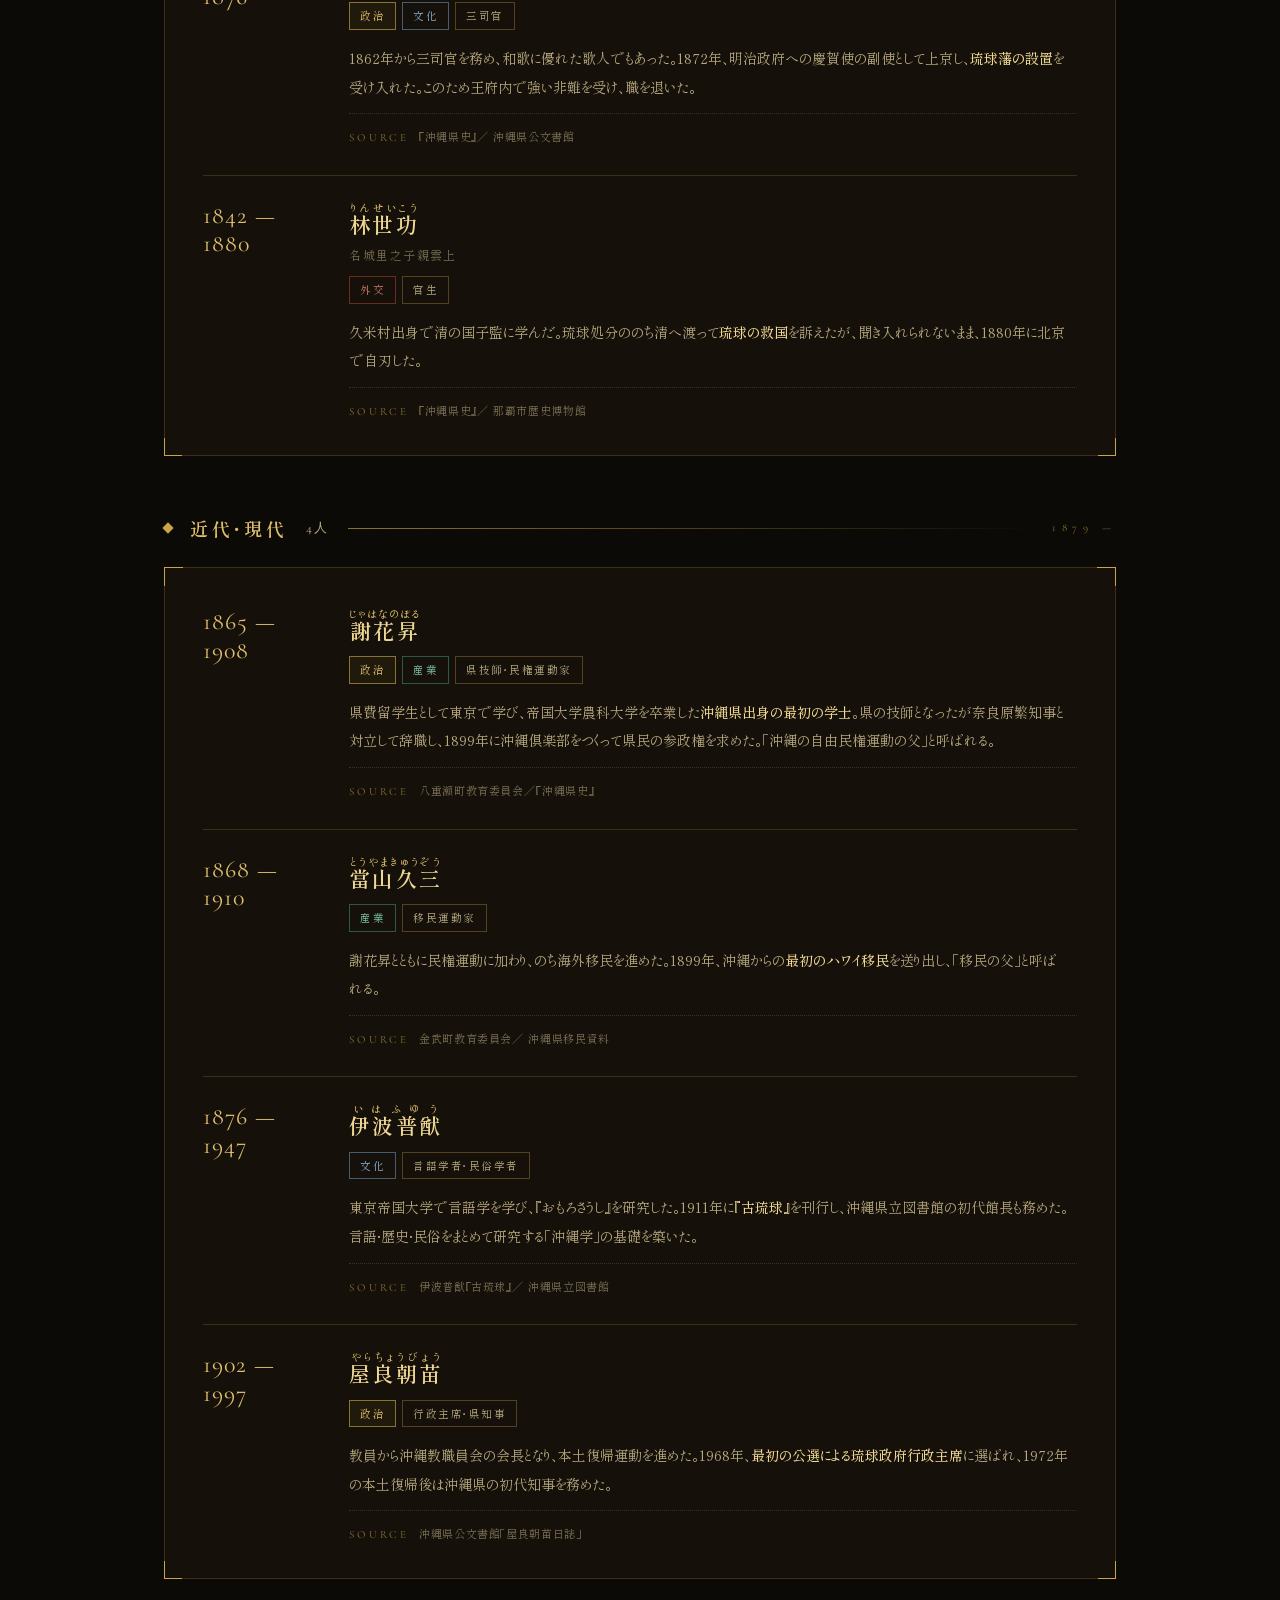
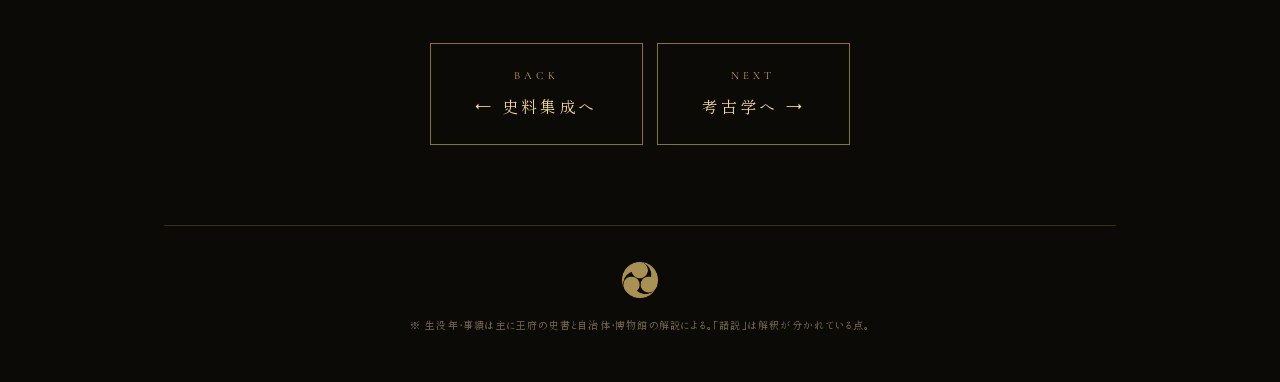
==== commit 9afcd573: "Add files via upload" ====
--- a/琉球人物誌.html
+++ b/琉球人物誌.html
@@ -285,17 +285,20 @@
 @media(max-width:680px){.doc{grid-template-columns:1fr;gap:8px}.sitenav a{padding:12px 12px;font-size:12px;letter-spacing:.1em}}
 .tag.c-pol{color:var(--gold-2);border-color:var(--gold-soft);background:rgba(201,164,74,.06)}.tag.c-dip{color:#d07a6a;border-color:rgba(160,64,48,.6)}.tag.c-cul{color:#8db6dc;border-color:rgba(122,169,212,.5)}.tag.c-ind{color:#7cc0a8;border-color:rgba(62,136,112,.6)}.tag.c-reg{color:#d09a84;border-color:rgba(201,136,112,.5)}
 .doc .alias{font-size:12px;color:var(--ink-3);letter-spacing:.12em;margin-top:4px}
+@media(max-width:680px){.era{gap:10px}.era .roman{display:none}}
+.sitenav{flex-wrap:wrap;gap:10px}.sitenav a{padding:10px 22px;font-size:15px;letter-spacing:.18em}
+@media(max-width:680px){.sitenav{gap:6px;padding:10px 8px}.sitenav a{padding:8px 10px;font-size:12px;letter-spacing:.06em}}
 </style>
 </head>
 <body>
 <div class="page">
-<nav class="sitenav"><a href="琉球歴代王統年表.html">歴代王統年表</a><a href="琉球史料集成.html">史料集成</a><a href="琉球人物誌.html" class="on">人物誌</a></nav>
+<nav class="sitenav"><a href="琉球歴代王統年表.html">歴代王統年表</a><a href="首里の誕生.html">首里の誕生</a><a href="琉球史料集成.html">史料集成</a><a href="琉球人物誌.html" class="on">人物誌</a><a href="琉球考古学.html">考古学</a><a href="琉球言語学.html">言語学</a></nav>
 <header class="band inner"><img class="bg" src="assets/shuri-photo-3.jpg" alt=""><img class="mon" src="assets/hidari-mitsudomoe.png" alt="左三つ巴"><div class="en">People of Ryukyu</div><h1>琉球人物誌</h1><div class="subtitle">政治家と偉人を年代順に</div></header>
 <div class="inner">
 <div class="filter" id="filter"><button class="on" data-f="all">すべて</button><button data-f="pol">政治</button><button data-f="dip">外交</button><button data-f="cul">文化</button><button data-f="ind">産業</button><button data-f="reg">地方</button></div>
 <div class="sanzan-note" style="margin-top:28px">琉球王国とその後の沖縄で、政治・外交・文化・産業に名を残した人々を年代順に並べた。国王は「歴代王統年表」に載せている。王府の史書が伝える人物像には書き手の立場が反映していることがあり、評価が分かれる点は「諸説」に記した。</div>
-<section class="cent" data-screen-label="古琉球"><div class="era"><div class="nub"></div><div class="name">古琉球</div><div class="years">7人</div><div class="line"></div><div class="roman">14th – 16th C.</div></div><article class="dynasty"><span class="br-bl"></span><span class="br-br"></span><div class="doc" id="泰期" data-c="dip"><div class="y">14C後半</div><div><h3><ruby>泰期<rt>たいき</rt></ruby></h3><div class="meta"><span class="tag c-dip">外交</span><span class="tag">察度王の弟とされる</span></div><p>1372年、明の洪武帝の使者・楊載の招諭を受け、中山王察度の命で明へ渡った。<span class="kw">琉球最初の正式な入貢使節</span>で、以後もたびたび進貢使として渡明し、馬や硫黄を献じた。</p><div class="src-note"><b>Source</b>『明実録』太祖実録／琉球王国交流史デジタルアーカイブ</div></div></div><div class="doc" id="懐機" data-c="pol dip"><div class="y">15C前半</div><div><h3><ruby>懐機<rt>かいき</rt></ruby></h3><div class="meta"><span class="tag c-pol">政治</span><span class="tag c-dip">外交</span><span class="tag">第一尚氏の国相</span></div><p>中国出身とされ、尚巴志から尚金福まで王府の国相を務めた。1427年に龍潭と安国山を造り、1451年には首里と浮島（那覇）を結ぶ海中道路・<span class="kw">長虹堤</span>を築いた。長寿宮（浮島神社）を創建したとも伝わる。</p><div class="src-note"><b>Source</b>安国山樹華木記碑／『球陽』</div></div></div><div class="doc" id="護佐丸" data-c="pol"><div class="y">? — 1458</div><div><h3><ruby>護佐丸<rt>ごさまる</rt></ruby></h3><div class="alias">中城按司</div><div class="meta"><span class="tag c-pol">政治</span><span class="tag">読谷山・中城の按司</span></div><p>尚巴志の三山統一に従って功を立て、<span class="kw">座喜味城</span>を築いた。のち勝連の阿麻和利を抑えるため中城城へ移される。1458年、阿麻和利に謀反を訴えられ、王府軍に囲まれて自害したと伝わる（護佐丸・阿麻和利の乱）。</p><div class="dissent"><b>諸説</b>王府の史書は護佐丸を忠臣、阿麻和利を逆臣とするが、尚泰久王が両者を抑えようとしたとする見方など、事件の実像には諸説ある。</div><div class="src-note"><b>Source</b>『中山世鑑』『球陽』／ 中城村教育委員会</div></div></div><div class="doc" id="阿麻和利" data-c="pol"><div class="y">? — 1458</div><div><h3><ruby>阿麻和利<rt>あまわり</rt></ruby></h3><div class="meta"><span class="tag c-pol">政治</span><span class="tag">勝連按司</span></div><p>貧しい生まれから勝連の按司となり、海外交易で勝連城を栄えさせたと伝わる。護佐丸を討ったのち王位をねらったとして、1458年に首里の軍に滅ぼされた。</p><div class="dissent"><b>諸説</b>『おもろさうし』には勝連と阿麻和利を称える歌があり、王府の史書が描く逆臣像とは異なる姿を伝えている。</div><div class="src-note"><b>Source</b>『おもろさうし』／ うるま市教育委員会「勝連城跡」</div></div></div><div class="doc" id="オヤケアカハチ" data-c="reg"><div class="y">? — 1500</div><div><h3><ruby>オヤケアカハチ<rt>おやけあかはち</rt></ruby></h3><div class="alias">遠弥計赤蜂</div><div class="meta"><span class="tag c-reg">地方</span><span class="tag">八重山・石垣島の首長</span></div><p>石垣島の大浜を拠点とした首長。首里王府への貢納を拒んだとされ、1500年、尚真王が送った軍と宮古の仲宗根豊見親らに討たれた。この戦いで八重山は王府の支配下に組み込まれた。</p><div class="dissent"><b>諸説</b>王府側では反乱者とされるが、八重山では島を守った英雄として語り継がれ、大浜には顕彰碑が建つ。</div><div class="src-note"><b>Source</b>『球陽』／ 石垣市教育委員会</div></div></div><div class="doc" id="仲宗根豊見親" data-c="reg"><div class="y">15C後半 — 16C前半</div><div><h3><ruby>仲宗根豊見親<rt>なかそねとぅゆみゃ</rt></ruby></h3><div class="meta"><span class="tag c-reg">地方</span><span class="tag">宮古の首長</span></div><p>宮古島を治めた首長。1500年、王府軍に加わってオヤケアカハチを討ち、のち宮古の頭職に任じられた。首里の王府と結んで宮古・八重山の秩序をつくった人物である。</p><div class="src-note"><b>Source</b>『球陽』／ 宮古島市教育委員会</div></div></div><div class="doc" id="謝名親方_鄭迵" data-c="pol dip"><div class="y">1549 — 1611</div><div><h3><ruby>謝名親方 鄭迵<rt>じゃなうぇーかた ていどう</rt></ruby></h3><div class="alias">謝名利山</div><div class="meta"><span class="tag c-pol">政治</span><span class="tag c-dip">外交</span><span class="tag">三司官</span></div><p>久米村出身で明の国子監に学び、三司官となった。薩摩の要求に強く反対し、1609年の侵攻後、尚寧王とともに鹿児島へ連行された。<span class="kw">薩摩への忠誠を誓う起請文への署名を拒み</span>、1611年に処刑された。</p><div class="src-note"><b>Source</b>『喜安日記』／『中山世譜』</div></div></div></article></section><section class="cent" data-screen-label="近世琉球"><div class="era"><div class="nub"></div><div class="name">近世琉球</div><div class="years">11人</div><div class="line"></div><div class="roman">1609 – 1879</div></div><article class="dynasty"><span class="br-bl"></span><span class="br-br"></span><div class="doc" id="野国総管" data-c="ind"><div class="y">17C初め</div><div><h3><ruby>野国総管<rt>のぐにそうかん</rt></ruby></h3><div class="meta"><span class="tag c-ind">産業</span><span class="tag">進貢船の総管</span></div><p>進貢船の事務長にあたる総管として明に渡り、1605年、福建から<span class="kw">甘藷（サツマイモ）</span>の苗を持ち帰って郷里の野国村（現・嘉手納町）で育てた。甘藷はのちに薩摩を経て日本各地へ広まった。</p><div class="src-note"><b>Source</b>嘉手納町教育委員会／『球陽』</div></div></div><div class="doc" id="儀間真常" data-c="ind"><div class="y">1557 — 1644</div><div><h3><ruby>儀間真常<rt>ぎましんじょう</rt></ruby></h3><div class="meta"><span class="tag c-ind">産業</span><span class="tag">真和志間切の地頭</span></div><p>野国総管から甘藷を受け継いで琉球中に広めた。さらに木綿の栽培と織物を薩摩から、1623年には人を中国へ遣わして<span class="kw">黒糖の製法</span>を取り入れ、近世琉球の産業の基礎をつくった。</p><div class="src-note"><b>Source</b>『球陽』／ 那覇市歴史博物館</div></div></div><div class="doc" id="羽地朝秀" data-c="pol cul"><div class="y">1617 — 1675</div><div><h3><ruby>羽地朝秀<rt>はねじちょうしゅう</rt></ruby></h3><div class="alias">向象賢</div><div class="meta"><span class="tag c-pol">政治</span><span class="tag c-cul">文化</span><span class="tag">摂政</span></div><p>1650年、琉球最初の正史<span class="kw">『中山世鑑』</span>を編んだ。1666年に摂政となると、王府の儀礼や神女の制度を簡素にし、財政を立て直す改革を進めた。その指示をまとめたものが『羽地仕置』である。</p><div class="src-note"><b>Source</b>『中山世鑑』『羽地仕置』</div></div></div><div class="doc" id="程順則" data-c="cul dip"><div class="y">1663 — 1734</div><div><h3><ruby>程順則<rt>ていじゅんそく</rt></ruby></h3><div class="alias">名護親方</div><div class="meta"><span class="tag c-cul">文化</span><span class="tag c-dip">外交</span><span class="tag">名護間切の総地頭</span></div><p>久米村出身。清から教訓書<span class="kw">『六諭衍義』</span>を持ち帰り、のちに薩摩を通じて徳川吉宗に献じられた。吉宗は室鳩巣に和訳させ、『六諭衍義大意』は江戸時代の寺子屋で教科書として広く読まれた。「名護聖人」と呼ばれる。</p><div class="src-note"><b>Source</b>名護市教育委員会／『六諭衍義大意』</div></div></div><div class="doc" id="蔡温" data-c="pol ind"><div class="y">1682 — 1762</div><div><h3><ruby>蔡温<rt>さいおん</rt></ruby></h3><div class="alias">具志頭親方文若</div><div class="meta"><span class="tag c-pol">政治</span><span class="tag c-ind">産業</span><span class="tag">三司官</span></div><p>久米村出身。尚敬王の国師、1728年から三司官を務めた。山林の管理を定めた『杣山法式帳』、羽地大川の改修など、<span class="kw">林業と治水</span>に力を注いだ。『中山世譜』の改訂も行っている。</p><div class="src-note"><b>Source</b>『中山世譜』／ 沖縄県立図書館</div></div></div><div class="doc" id="玉城朝薫" data-c="cul"><div class="y">1684 — 1734</div><div><h3><ruby>玉城朝薫<rt>たまぐすくちょうくん</rt></ruby></h3><div class="meta"><span class="tag c-cul">文化</span><span class="tag">踊奉行</span></div><p>1719年、尚敬王の冊封使をもてなすため、<span class="kw">組踊</span>を創始した。『二童敵討』『執心鐘入』など朝薫の作品は「朝薫五番」と呼ばれ、組踊は2010年にユネスコ無形文化遺産に登録された。</p><div class="src-note"><b>Source</b>国立劇場おきなわ／ 文化庁</div></div></div><div class="doc" id="平敷屋朝敏" data-c="cul"><div class="y">1700 — 1734</div><div><h3><ruby>平敷屋朝敏<rt>へしきやちょうびん</rt></ruby></h3><div class="meta"><span class="tag c-cul">文化</span><span class="tag">文人</span></div><p>和文の物語『苔の下』『貧家記』などを著した、琉球を代表する和文学の書き手。1734年、王府を批判する文書に関わったとして仲間とともに処刑された。</p><div class="src-note"><b>Source</b>『沖縄大百科事典』／ 沖縄県立図書館</div></div></div><div class="doc" id="恩納ナビー" data-c="cul"><div class="y">18C</div><div><h3><ruby>恩納ナビー<rt>おんななびー</rt></ruby></h3><div class="meta"><span class="tag c-cul">文化</span><span class="tag">歌人</span></div><p>恩納間切の農村に生まれた女性歌人。琉歌に、のびやかで率直な恋や暮らしの歌を残した。吉屋チルーと並んで<span class="kw">琉球の二大女流歌人</span>とされる。</p><div class="dissent"><b>諸説</b>生没年や経歴を伝える確かな記録はなく、伝わる歌の多くも伝承によっている。</div><div class="src-note"><b>Source</b>恩納村博物館</div></div></div><div class="doc" id="牧志朝忠" data-c="dip"><div class="y">1818 — 1862</div><div><h3><ruby>牧志朝忠<rt>まきしちょうちゅう</rt></ruby></h3><div class="meta"><span class="tag c-dip">外交</span><span class="tag">通事</span></div><p>清に留学して中国語と英語を身につけ、1853年から来航した<span class="kw">ペリー艦隊との応接で通訳</span>を務めた。のち王府内の政争に巻き込まれ、1862年、薩摩へ送られる船から身を投げたと伝わる。</p><div class="src-note"><b>Source</b>『ペリー艦隊日本遠征記』／ 那覇市歴史博物館</div></div></div><div class="doc" id="宜湾朝保" data-c="pol cul"><div class="y">1823 — 1876</div><div><h3><ruby>宜湾朝保<rt>ぎわんちょうほ</rt></ruby></h3><div class="meta"><span class="tag c-pol">政治</span><span class="tag c-cul">文化</span><span class="tag">三司官</span></div><p>1862年から三司官を務め、和歌に優れた歌人でもあった。1872年、明治政府への慶賀使の副使として上京し、<span class="kw">琉球藩の設置</span>を受け入れた。このため王府内で強い非難を受け、職を退いた。</p><div class="src-note"><b>Source</b>『沖縄県史』／ 沖縄県公文書館</div></div></div><div class="doc" id="林世功" data-c="dip"><div class="y">1842 — 1880</div><div><h3><ruby>林世功<rt>りんせいこう</rt></ruby></h3><div class="alias">名城里之子親雲上</div><div class="meta"><span class="tag c-dip">外交</span><span class="tag">官生</span></div><p>久米村出身で清の国子監に学んだ。琉球処分ののち清へ渡って<span class="kw">琉球の救国</span>を訴えたが、聞き入れられないまま、1880年に北京で自刃した。</p><div class="src-note"><b>Source</b>『沖縄県史』／ 那覇市歴史博物館</div></div></div></article></section><section class="cent" data-screen-label="近代・現代"><div class="era"><div class="nub"></div><div class="name">近代・現代</div><div class="years">4人</div><div class="line"></div><div class="roman">1879 —</div></div><article class="dynasty"><span class="br-bl"></span><span class="br-br"></span><div class="doc" id="謝花昇" data-c="pol ind"><div class="y">1865 — 1908</div><div><h3><ruby>謝花昇<rt>じゃはなのぼる</rt></ruby></h3><div class="meta"><span class="tag c-pol">政治</span><span class="tag c-ind">産業</span><span class="tag">県技師・民権運動家</span></div><p>県費留学生として東京で学び、帝国大学農科大学を卒業した<span class="kw">沖縄県出身の最初の学士</span>。県の技師となったが奈良原繁知事と対立して辞職し、1899年に沖縄倶楽部をつくって県民の参政権を求めた。「沖縄の自由民権運動の父」と呼ばれる。</p><div class="src-note"><b>Source</b>八重瀬町教育委員会／『沖縄県史』</div></div></div><div class="doc" id="當山久三" data-c="ind"><div class="y">1868 — 1910</div><div><h3><ruby>當山久三<rt>とうやまきゅうぞう</rt></ruby></h3><div class="meta"><span class="tag c-ind">産業</span><span class="tag">移民運動家</span></div><p>謝花昇とともに民権運動に加わり、のち海外移民を進めた。1899年、沖縄からの<span class="kw">最初のハワイ移民</span>を送り出し、「移民の父」と呼ばれる。</p><div class="src-note"><b>Source</b>金武町教育委員会／ 沖縄県移民資料</div></div></div><div class="doc" id="伊波普猷" data-c="cul"><div class="y">1876 — 1947</div><div><h3><ruby>伊波普猷<rt>いはふゆう</rt></ruby></h3><div class="meta"><span class="tag c-cul">文化</span><span class="tag">言語学者・民俗学者</span></div><p>東京帝国大学で言語学を学び、『おもろさうし』を研究した。1911年に<span class="kw">『古琉球』</span>を刊行し、沖縄県立図書館の初代館長も務めた。言語・歴史・民俗をまとめて研究する「沖縄学」の基礎を築いた。</p><div class="src-note"><b>Source</b>伊波普猷『古琉球』／ 沖縄県立図書館</div></div></div><div class="doc" id="屋良朝苗" data-c="pol"><div class="y">1902 — 1997</div><div><h3><ruby>屋良朝苗<rt>やらちょうびょう</rt></ruby></h3><div class="meta"><span class="tag c-pol">政治</span><span class="tag">行政主席・県知事</span></div><p>教員から沖縄教職員会の会長となり、本土復帰運動を進めた。1968年、<span class="kw">最初の公選による琉球政府行政主席</span>に選ばれ、1972年の本土復帰後は沖縄県の初代知事を務めた。</p><div class="src-note"><b>Source</b>沖縄県公文書館「屋良朝苗日誌」</div></div></div></article></section>
-<div class="pager" style="gap:14px;flex-wrap:wrap"><a href="琉球史料集成.html"><small>Back</small>← 史料集成へ</a><a href="琉球歴代王統年表.html"><small>Top</small>歴代王統年表へ</a></div>
+<section class="cent" data-screen-label="古琉球"><div class="era"><div class="nub"></div><div class="name">古琉球</div><div class="years">9人</div><div class="line"></div><div class="roman">14th – 16th C.</div></div><article class="dynasty"><span class="br-bl"></span><span class="br-br"></span><div class="doc" id="泰期" data-c="dip"><div class="y">14C後半</div><div><h3><ruby>泰期<rt>たいき</rt></ruby></h3><div class="meta"><span class="tag c-dip">外交</span><span class="tag">察度王の弟とされる</span></div><p>1372年、明の洪武帝の使者・楊載の招諭を受け、中山王察度の命で明へ渡った。<span class="kw">琉球最初の正式な入貢使節</span>で、以後もたびたび進貢使として渡明し、馬や硫黄を献じた。</p><div class="src-note"><b>Source</b>『明実録』太祖実録／琉球王国交流史デジタルアーカイブ</div></div></div><div class="doc" id="懐機" data-c="pol dip"><div class="y">15C前半</div><div><h3><ruby>懐機<rt>かいき</rt></ruby></h3><div class="meta"><span class="tag c-pol">政治</span><span class="tag c-dip">外交</span><span class="tag">第一尚氏の国相</span></div><p>中国出身とされ、尚巴志から尚金福まで王府の国相を務めた。1427年に龍潭と安国山を造り、1451年には首里と浮島（那覇）を結ぶ海中道路・<span class="kw">長虹堤</span>を築いた。長寿宮（浮島神社）を創建したとも伝わる。</p><div class="src-note"><b>Source</b>安国山樹華木記碑／『球陽』</div></div></div><div class="doc" id="護佐丸" data-c="pol"><div class="y">? — 1458</div><div><h3><ruby>護佐丸<rt>ごさまる</rt></ruby></h3><div class="alias">中城按司</div><div class="meta"><span class="tag c-pol">政治</span><span class="tag">読谷山・中城の按司</span></div><p>尚巴志の三山統一に従って功を立て、<span class="kw">座喜味城</span>を築いた。のち勝連の阿麻和利を抑えるため中城城へ移される。1458年、阿麻和利に謀反を訴えられ、王府軍に囲まれて自害したと伝わる（護佐丸・阿麻和利の乱）。</p><div class="dissent"><b>諸説</b>王府の史書は護佐丸を忠臣、阿麻和利を逆臣とするが、尚泰久王が両者を抑えようとしたとする見方など、事件の実像には諸説ある。</div><div class="src-note"><b>Source</b>『中山世鑑』『球陽』／ 中城村教育委員会</div></div></div><div class="doc" id="阿麻和利" data-c="pol"><div class="y">? — 1458</div><div><h3><ruby>阿麻和利<rt>あまわり</rt></ruby></h3><div class="meta"><span class="tag c-pol">政治</span><span class="tag">勝連按司</span></div><p>貧しい生まれから勝連の按司となり、海外交易で勝連城を栄えさせたと伝わる。護佐丸を討ったのち王位をねらったとして、1458年に首里の軍に滅ぼされた。</p><div class="dissent"><b>諸説</b>『おもろさうし』には勝連と阿麻和利を称える歌があり、王府の史書が描く逆臣像とは異なる姿を伝えている。</div><div class="src-note"><b>Source</b>『おもろさうし』／ うるま市教育委員会「勝連城跡」</div></div></div><div class="doc" id="芥隠承琥" data-c="cul dip"><div class="y">? — 1495</div><div><h3><ruby>芥隠承琥<rt>かいいんしょうこ</rt></ruby></h3><div class="alias">諱は承琥、字は芥隠。芥隠禅師・仏智円融国師</div><div class="meta"><span class="tag c-cul">文化</span><span class="tag c-dip">外交</span><span class="tag">臨済宗の僧・京都出身</span></div><p>京都の生まれで、<span class="kw">南禅寺</span>で修行した臨済宗の禅僧。南禅寺46世・椿庭海寿の法孫にあたる。薩摩の宝福寺を経て、1450年（宝徳2年、尚金福王の代）に琉球へ渡り、<span class="kw">琉球に初めて臨済宗を伝えた</span>とされる。</p><p><b>四代の王に仕えた顧問</b>　第一尚氏の尚泰久王・尚徳王から、王統が替わった後の第二尚氏の尚円王・尚真王まで仕えた。1469年の王統交代を挟んでも王府にとどまり、仏教の布教だけでなく、王府の顧問として<span class="kw">日本との貿易や外交</span>にも携わった。こうした役割を担った「外交僧」の代表的な人物とされる。</p><p><b>琉球国王使として京都へ</b>　1466年（文正元年）7月28日、琉球国王の使者として京都に上った。将軍<span class="kw">足利義政</span>は庭先に席を設けて芥隠を引見し、芥隠はその上で三拝した。琉球からの礼物は「進物」と記録されている。8月4日条には、琉球の貢船の点検について芥隠が訴状を出したことも見える。</p><p><b>寺の開創</b>　深く帰依した尚泰久王のもとで、<span class="kw">広厳寺・普門寺・天龍寺</span>の開山住持となった。尚泰久王は多くの梵鐘を鋳造させており、その銘文の多くは芥隠が書いたとされる。1492年に尚真王が父・尚円王の追福のため首里城の北に起工し、1494年に完成した<span class="kw">円覚寺</span>の開山となった。円覚寺は鎌倉の円覚寺を模した、琉球随一の禅寺であった。</p><p>1495年6月8日（明応4年5月16日）に没した。没後200年の1694年に「仏智円融国師」の号が贈られた。</p><div class="dissent"><b>注意</b>仕えた王を、尚宣威王を含めて「五代」とする辞典もある。崇元寺も芥隠の開創とする説があるが、確認できる記述は少ない。1458年の万国津梁の鐘の銘文は芥隠ではなく、<a href="琉球史料集成.html#万国津梁の鐘_銘">渓隠安潜</a>が書いたものである。南禅寺の中の所属（語心院など）、天界寺・天王寺の開創への関与、王府の外交文書を扱う「僧録」制度の確立については、確かな出典を確認できなかったため載せていない。</div><div class="src-note"><b>Source</b>『蔭凉軒日録』文正元年7月28日条・8月4日条（『増補続史料大成』22）／『斎藤親基日記』／ 琉球新報『沖縄コンパクト事典』「芥隠」／『朝日日本歴史人物事典』「芥隠」／『日本人名大辞典』「芥隠承琥」／『世界大百科事典』「円覚寺」</div></div></div><div class="doc" id="オヤケアカハチ" data-c="reg"><div class="y">? — 1500</div><div><h3><ruby>オヤケアカハチ<rt>おやけあかはち</rt></ruby></h3><div class="alias">遠弥計赤蜂</div><div class="meta"><span class="tag c-reg">地方</span><span class="tag">八重山・石垣島の首長</span></div><p>石垣島の大浜を拠点とした首長。首里王府への貢納を拒んだとされ、1500年、尚真王が送った軍と宮古の仲宗根豊見親らに討たれた。この戦いで八重山は王府の支配下に組み込まれた。</p><div class="dissent"><b>諸説</b>王府側では反乱者とされるが、八重山では島を守った英雄として語り継がれ、大浜には顕彰碑が建つ。</div><div class="src-note"><b>Source</b>『球陽』／ 石垣市教育委員会</div></div></div><div class="doc" id="仲宗根豊見親" data-c="reg"><div class="y">15C後半 — 16C前半</div><div><h3><ruby>仲宗根豊見親<rt>なかそねとぅゆみゃ</rt></ruby></h3><div class="meta"><span class="tag c-reg">地方</span><span class="tag">宮古の首長</span></div><p>宮古島を治めた首長。1500年、王府軍に加わってオヤケアカハチを討ち、のち宮古の頭職に任じられた。首里の王府と結んで宮古・八重山の秩序をつくった人物である。</p><div class="src-note"><b>Source</b>『球陽』／ 宮古島市教育委員会</div></div></div><div class="doc" id="日秀上人" data-c="cul"><div class="y">1503 — 1577</div><div><h3><ruby>日秀上人<rt>にっしゅうしょうにん</rt></ruby></h3><div class="alias">照皆・照海</div><div class="meta"><span class="tag c-cul">文化</span><span class="tag">真言宗の僧・日本出身</span></div><p>上野国の生まれとされる真言宗の僧。紀伊の熊野那智から小舟で海に出る<span class="kw">補陀落渡海</span>に挑み、金武の富花津（現・福花）に漂着したと伝わる。金武に<span class="kw">金武観音寺</span>を開き、熊野権現の本地仏である阿弥陀・薬師・観音の三像を彫って安置した。鍾乳洞の金武宮（琉球八社の一つ）も彼の勧請とされ、大蛇を洞穴に封じた伝説が残る。『球陽』は、彼が三像を作って護国寺に奉安したとも記す。のち薩摩へ帰り、1577年に三光院（現・鹿児島県霧島市の日秀神社）で没した。</p><div class="dissent"><b>諸説</b>来琉の年は史料ごとに異なる。『中山世譜』は正徳年間（1506–1521）、『球陽』は嘉靖年間とし、金武観音寺は1522年を創建年と伝える。研究では1527〜1534年ごろとする推定がある。補陀落渡海による漂着も伝承であり、薩摩から島伝いに渡ったとみる見方もある。</div><div class="src-note"><b>Source</b>『琉球国由来記』巻11「金峰山補陀落院観音寺縁起」／『球陽』／『中山世譜』／『三国名勝図会』／ 琉球新報『沖縄大百科事典』「日秀上人」</div></div></div><div class="doc" id="謝名親方_鄭迵" data-c="pol dip"><div class="y">1549 — 1611</div><div><h3><ruby>謝名親方 鄭迵<rt>じゃなうぇーかた ていどう</rt></ruby></h3><div class="alias">謝名利山</div><div class="meta"><span class="tag c-pol">政治</span><span class="tag c-dip">外交</span><span class="tag">三司官</span></div><p>久米村出身で明の国子監に学び、三司官となった。薩摩の要求に強く反対し、1609年の侵攻後、尚寧王とともに鹿児島へ連行された。<span class="kw">薩摩への忠誠を誓う起請文への署名を拒み</span>、1611年に処刑された。</p><div class="src-note"><b>Source</b>『喜安日記』／『中山世譜』</div></div></div></article></section><section class="cent" data-screen-label="近世琉球"><div class="era"><div class="nub"></div><div class="name">近世琉球</div><div class="years">11人</div><div class="line"></div><div class="roman">1609 – 1879</div></div><article class="dynasty"><span class="br-bl"></span><span class="br-br"></span><div class="doc" id="野国総管" data-c="ind"><div class="y">17C初め</div><div><h3><ruby>野国総管<rt>のぐにそうかん</rt></ruby></h3><div class="meta"><span class="tag c-ind">産業</span><span class="tag">進貢船の総管</span></div><p>進貢船の事務長にあたる総管として明に渡り、1605年、福建から<span class="kw">甘藷（サツマイモ）</span>の苗を持ち帰って郷里の野国村（現・嘉手納町）で育てた。甘藷はのちに薩摩を経て日本各地へ広まった。</p><div class="src-note"><b>Source</b>嘉手納町教育委員会／『球陽』</div></div></div><div class="doc" id="儀間真常" data-c="ind"><div class="y">1557 — 1644</div><div><h3><ruby>儀間真常<rt>ぎましんじょう</rt></ruby></h3><div class="meta"><span class="tag c-ind">産業</span><span class="tag">真和志間切の地頭</span></div><p>野国総管から甘藷を受け継いで琉球中に広めた。さらに木綿の栽培と織物を薩摩から、1623年には人を中国へ遣わして<span class="kw">黒糖の製法</span>を取り入れ、近世琉球の産業の基礎をつくった。</p><div class="src-note"><b>Source</b>『球陽』／ 那覇市歴史博物館</div></div></div><div class="doc" id="羽地朝秀" data-c="pol cul"><div class="y">1617 — 1675</div><div><h3><ruby>羽地朝秀<rt>はねじちょうしゅう</rt></ruby></h3><div class="alias">向象賢</div><div class="meta"><span class="tag c-pol">政治</span><span class="tag c-cul">文化</span><span class="tag">摂政</span></div><p>1650年、琉球最初の正史<span class="kw">『中山世鑑』</span>を編んだ。1666年に摂政となると、王府の儀礼や神女の制度を簡素にし、財政を立て直す改革を進めた。その指示をまとめたものが『羽地仕置』である。</p><div class="src-note"><b>Source</b>『中山世鑑』『羽地仕置』</div></div></div><div class="doc" id="程順則" data-c="cul dip"><div class="y">1663 — 1734</div><div><h3><ruby>程順則<rt>ていじゅんそく</rt></ruby></h3><div class="alias">名護親方</div><div class="meta"><span class="tag c-cul">文化</span><span class="tag c-dip">外交</span><span class="tag">名護間切の総地頭</span></div><p>久米村出身。清から教訓書<span class="kw">『六諭衍義』</span>を持ち帰り、のちに薩摩を通じて徳川吉宗に献じられた。吉宗は室鳩巣に和訳させ、『六諭衍義大意』は江戸時代の寺子屋で教科書として広く読まれた。「名護聖人」と呼ばれる。</p><div class="src-note"><b>Source</b>名護市教育委員会／『六諭衍義大意』</div></div></div><div class="doc" id="蔡温" data-c="pol ind"><div class="y">1682 — 1762</div><div><h3><ruby>蔡温<rt>さいおん</rt></ruby></h3><div class="alias">具志頭親方文若</div><div class="meta"><span class="tag c-pol">政治</span><span class="tag c-ind">産業</span><span class="tag">三司官</span></div><p>久米村出身。尚敬王の国師、1728年から三司官を務めた。山林の管理を定めた『杣山法式帳』、羽地大川の改修など、<span class="kw">林業と治水</span>に力を注いだ。『中山世譜』の改訂も行っている。</p><div class="src-note"><b>Source</b>『中山世譜』／ 沖縄県立図書館</div></div></div><div class="doc" id="玉城朝薫" data-c="cul"><div class="y">1684 — 1734</div><div><h3><ruby>玉城朝薫<rt>たまぐすくちょうくん</rt></ruby></h3><div class="meta"><span class="tag c-cul">文化</span><span class="tag">踊奉行</span></div><p>1719年、尚敬王の冊封使をもてなすため、<span class="kw">組踊</span>を創始した。『二童敵討』『執心鐘入』など朝薫の作品は「朝薫五番」と呼ばれ、組踊は2010年にユネスコ無形文化遺産に登録された。</p><div class="src-note"><b>Source</b>国立劇場おきなわ／ 文化庁</div></div></div><div class="doc" id="平敷屋朝敏" data-c="cul"><div class="y">1700 — 1734</div><div><h3><ruby>平敷屋朝敏<rt>へしきやちょうびん</rt></ruby></h3><div class="meta"><span class="tag c-cul">文化</span><span class="tag">文人</span></div><p>和文の物語『苔の下』『貧家記』などを著した、琉球を代表する和文学の書き手。1734年、王府を批判する文書に関わったとして仲間とともに処刑された。</p><div class="src-note"><b>Source</b>『沖縄大百科事典』／ 沖縄県立図書館</div></div></div><div class="doc" id="恩納ナビー" data-c="cul"><div class="y">18C</div><div><h3><ruby>恩納ナビー<rt>おんななびー</rt></ruby></h3><div class="meta"><span class="tag c-cul">文化</span><span class="tag">歌人</span></div><p>恩納間切の農村に生まれた女性歌人。琉歌に、のびやかで率直な恋や暮らしの歌を残した。吉屋チルーと並んで<span class="kw">琉球の二大女流歌人</span>とされる。</p><div class="dissent"><b>諸説</b>生没年や経歴を伝える確かな記録はなく、伝わる歌の多くも伝承によっている。</div><div class="src-note"><b>Source</b>恩納村博物館</div></div></div><div class="doc" id="牧志朝忠" data-c="dip"><div class="y">1818 — 1862</div><div><h3><ruby>牧志朝忠<rt>まきしちょうちゅう</rt></ruby></h3><div class="meta"><span class="tag c-dip">外交</span><span class="tag">通事</span></div><p>清に留学して中国語と英語を身につけ、1853年から来航した<span class="kw">ペリー艦隊との応接で通訳</span>を務めた。のち王府内の政争に巻き込まれ、1862年、薩摩へ送られる船から身を投げたと伝わる。</p><div class="src-note"><b>Source</b>『ペリー艦隊日本遠征記』／ 那覇市歴史博物館</div></div></div><div class="doc" id="宜湾朝保" data-c="pol cul"><div class="y">1823 — 1876</div><div><h3><ruby>宜湾朝保<rt>ぎわんちょうほ</rt></ruby></h3><div class="meta"><span class="tag c-pol">政治</span><span class="tag c-cul">文化</span><span class="tag">三司官</span></div><p>1862年から三司官を務め、和歌に優れた歌人でもあった。1872年、明治政府への慶賀使の副使として上京し、<span class="kw">琉球藩の設置</span>を受け入れた。このため王府内で強い非難を受け、職を退いた。</p><div class="src-note"><b>Source</b>『沖縄県史』／ 沖縄県公文書館</div></div></div><div class="doc" id="林世功" data-c="dip"><div class="y">1842 — 1880</div><div><h3><ruby>林世功<rt>りんせいこう</rt></ruby></h3><div class="alias">名城里之子親雲上</div><div class="meta"><span class="tag c-dip">外交</span><span class="tag">官生</span></div><p>久米村出身で清の国子監に学んだ。琉球処分ののち清へ渡って<span class="kw">琉球の救国</span>を訴えたが、聞き入れられないまま、1880年に北京で自刃した。</p><div class="src-note"><b>Source</b>『沖縄県史』／ 那覇市歴史博物館</div></div></div></article></section><section class="cent" data-screen-label="近代・現代"><div class="era"><div class="nub"></div><div class="name">近代・現代</div><div class="years">4人</div><div class="line"></div><div class="roman">1879 —</div></div><article class="dynasty"><span class="br-bl"></span><span class="br-br"></span><div class="doc" id="謝花昇" data-c="pol ind"><div class="y">1865 — 1908</div><div><h3><ruby>謝花昇<rt>じゃはなのぼる</rt></ruby></h3><div class="meta"><span class="tag c-pol">政治</span><span class="tag c-ind">産業</span><span class="tag">県技師・民権運動家</span></div><p>県費留学生として東京で学び、帝国大学農科大学を卒業した<span class="kw">沖縄県出身の最初の学士</span>。県の技師となったが奈良原繁知事と対立して辞職し、1899年に沖縄倶楽部をつくって県民の参政権を求めた。「沖縄の自由民権運動の父」と呼ばれる。</p><div class="src-note"><b>Source</b>八重瀬町教育委員会／『沖縄県史』</div></div></div><div class="doc" id="當山久三" data-c="ind"><div class="y">1868 — 1910</div><div><h3><ruby>當山久三<rt>とうやまきゅうぞう</rt></ruby></h3><div class="meta"><span class="tag c-ind">産業</span><span class="tag">移民運動家</span></div><p>謝花昇とともに民権運動に加わり、のち海外移民を進めた。1899年、沖縄からの<span class="kw">最初のハワイ移民</span>を送り出し、「移民の父」と呼ばれる。</p><div class="src-note"><b>Source</b>金武町教育委員会／ 沖縄県移民資料</div></div></div><div class="doc" id="伊波普猷" data-c="cul"><div class="y">1876 — 1947</div><div><h3><ruby>伊波普猷<rt>いはふゆう</rt></ruby></h3><div class="meta"><span class="tag c-cul">文化</span><span class="tag">言語学者・民俗学者</span></div><p>東京帝国大学で言語学を学び、『おもろさうし』を研究した。1911年に<span class="kw">『古琉球』</span>を刊行し、沖縄県立図書館の初代館長も務めた。言語・歴史・民俗をまとめて研究する「沖縄学」の基礎を築いた。</p><div class="src-note"><b>Source</b>伊波普猷『古琉球』／ 沖縄県立図書館</div></div></div><div class="doc" id="屋良朝苗" data-c="pol"><div class="y">1902 — 1997</div><div><h3><ruby>屋良朝苗<rt>やらちょうびょう</rt></ruby></h3><div class="meta"><span class="tag c-pol">政治</span><span class="tag">行政主席・県知事</span></div><p>教員から沖縄教職員会の会長となり、本土復帰運動を進めた。1968年、<span class="kw">最初の公選による琉球政府行政主席</span>に選ばれ、1972年の本土復帰後は沖縄県の初代知事を務めた。</p><div class="src-note"><b>Source</b>沖縄県公文書館「屋良朝苗日誌」</div></div></div></article></section>
+<div class="pager" style="gap:14px;flex-wrap:wrap"><a href="琉球史料集成.html"><small>Back</small>← 史料集成へ</a><a href="琉球考古学.html"><small>Next</small>考古学へ →</a></div>
 <footer class="footer"><div class="crest-sm"><img class="mon" src="assets/hidari-mitsudomoe.png" alt="左三つ巴"></div><div class="note">※ 生没年・事績は主に王府の史書と自治体・博物館の解説による。「諸説」は解釈が分かれている点。</div></footer>
 </div>
 </div>
